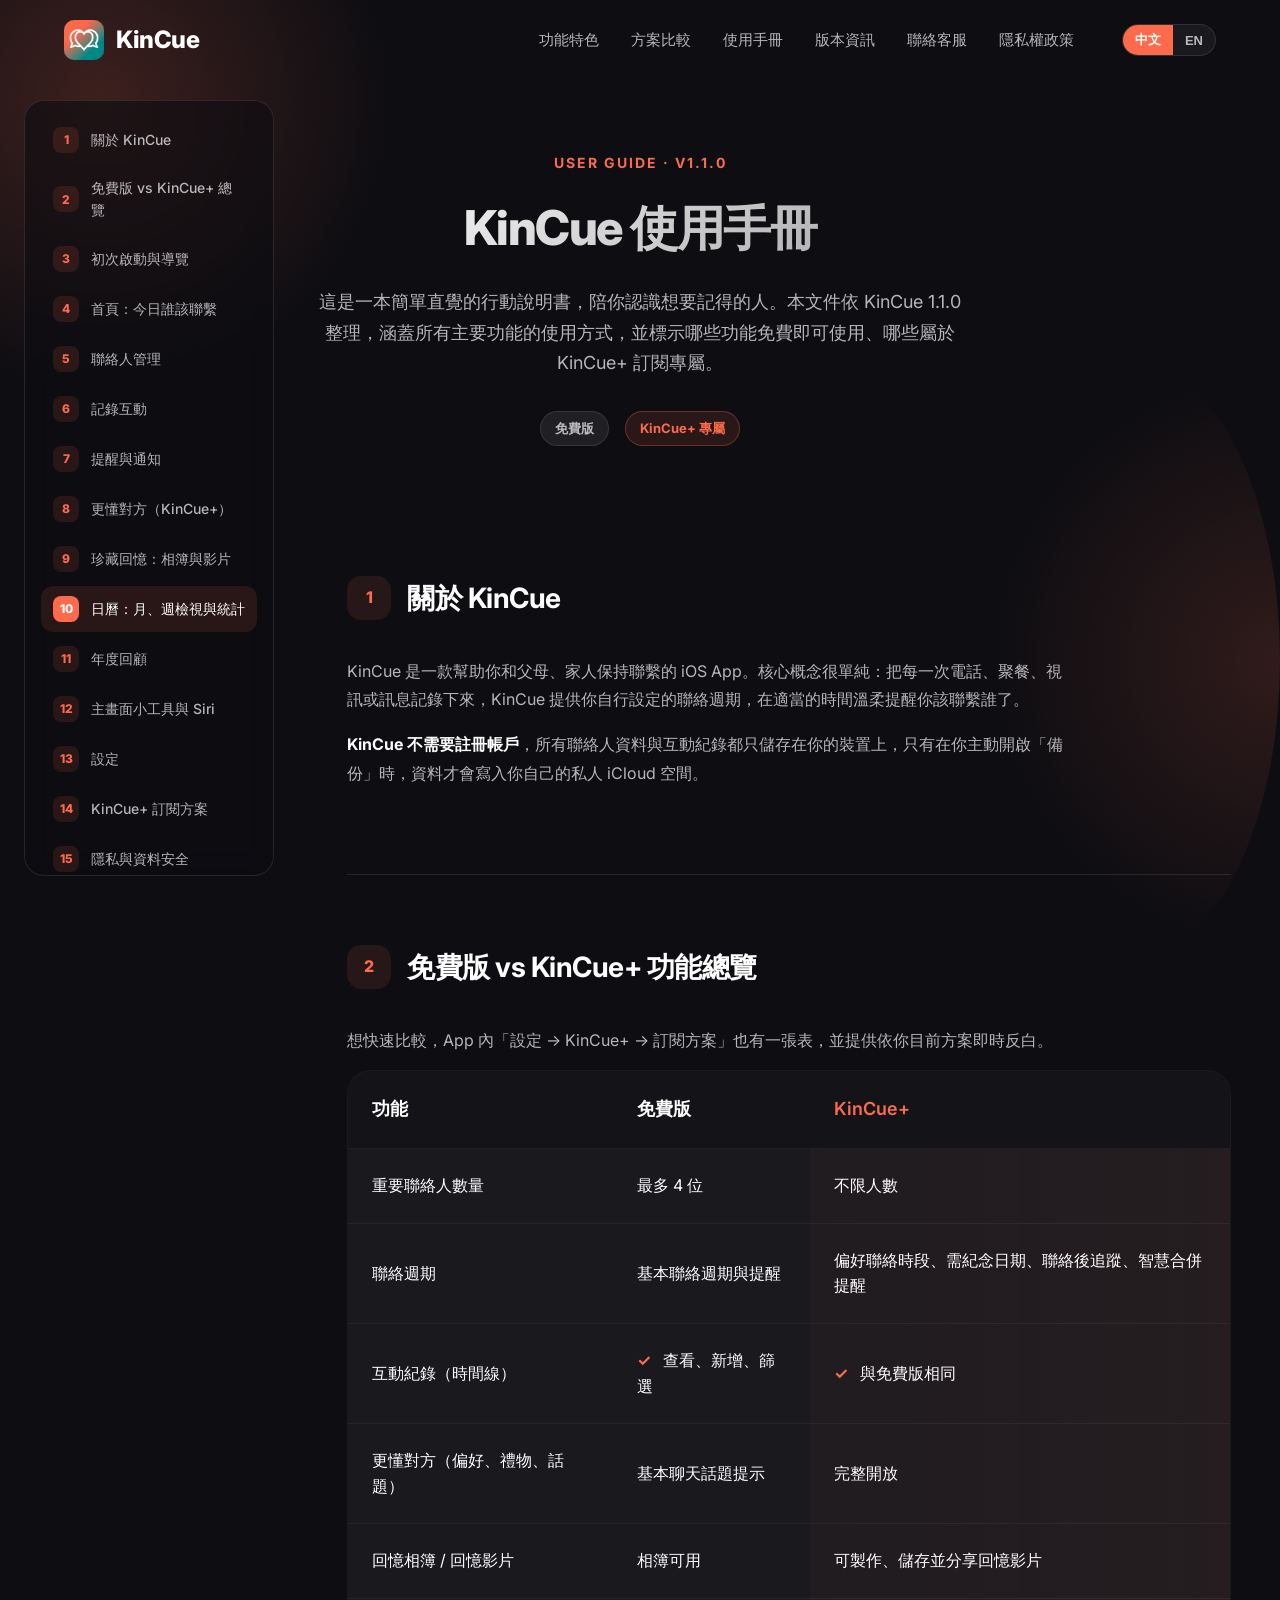
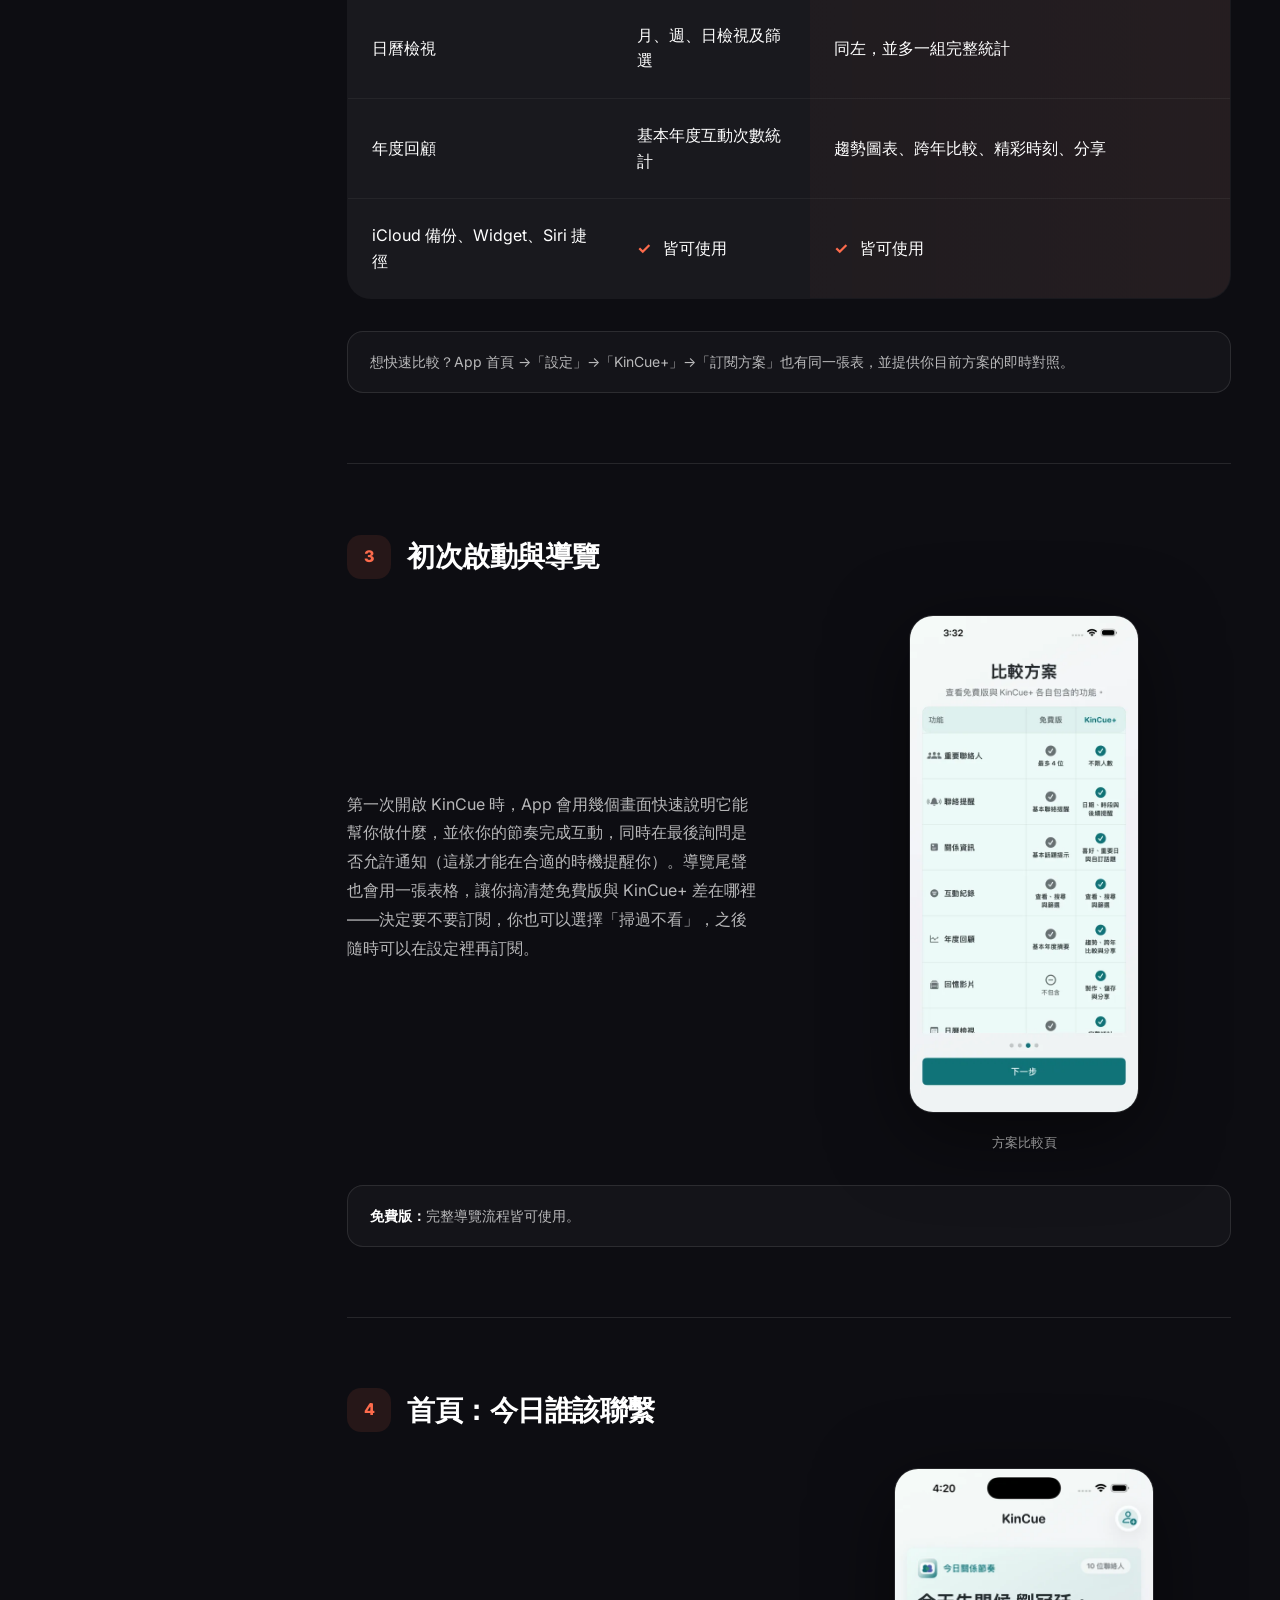
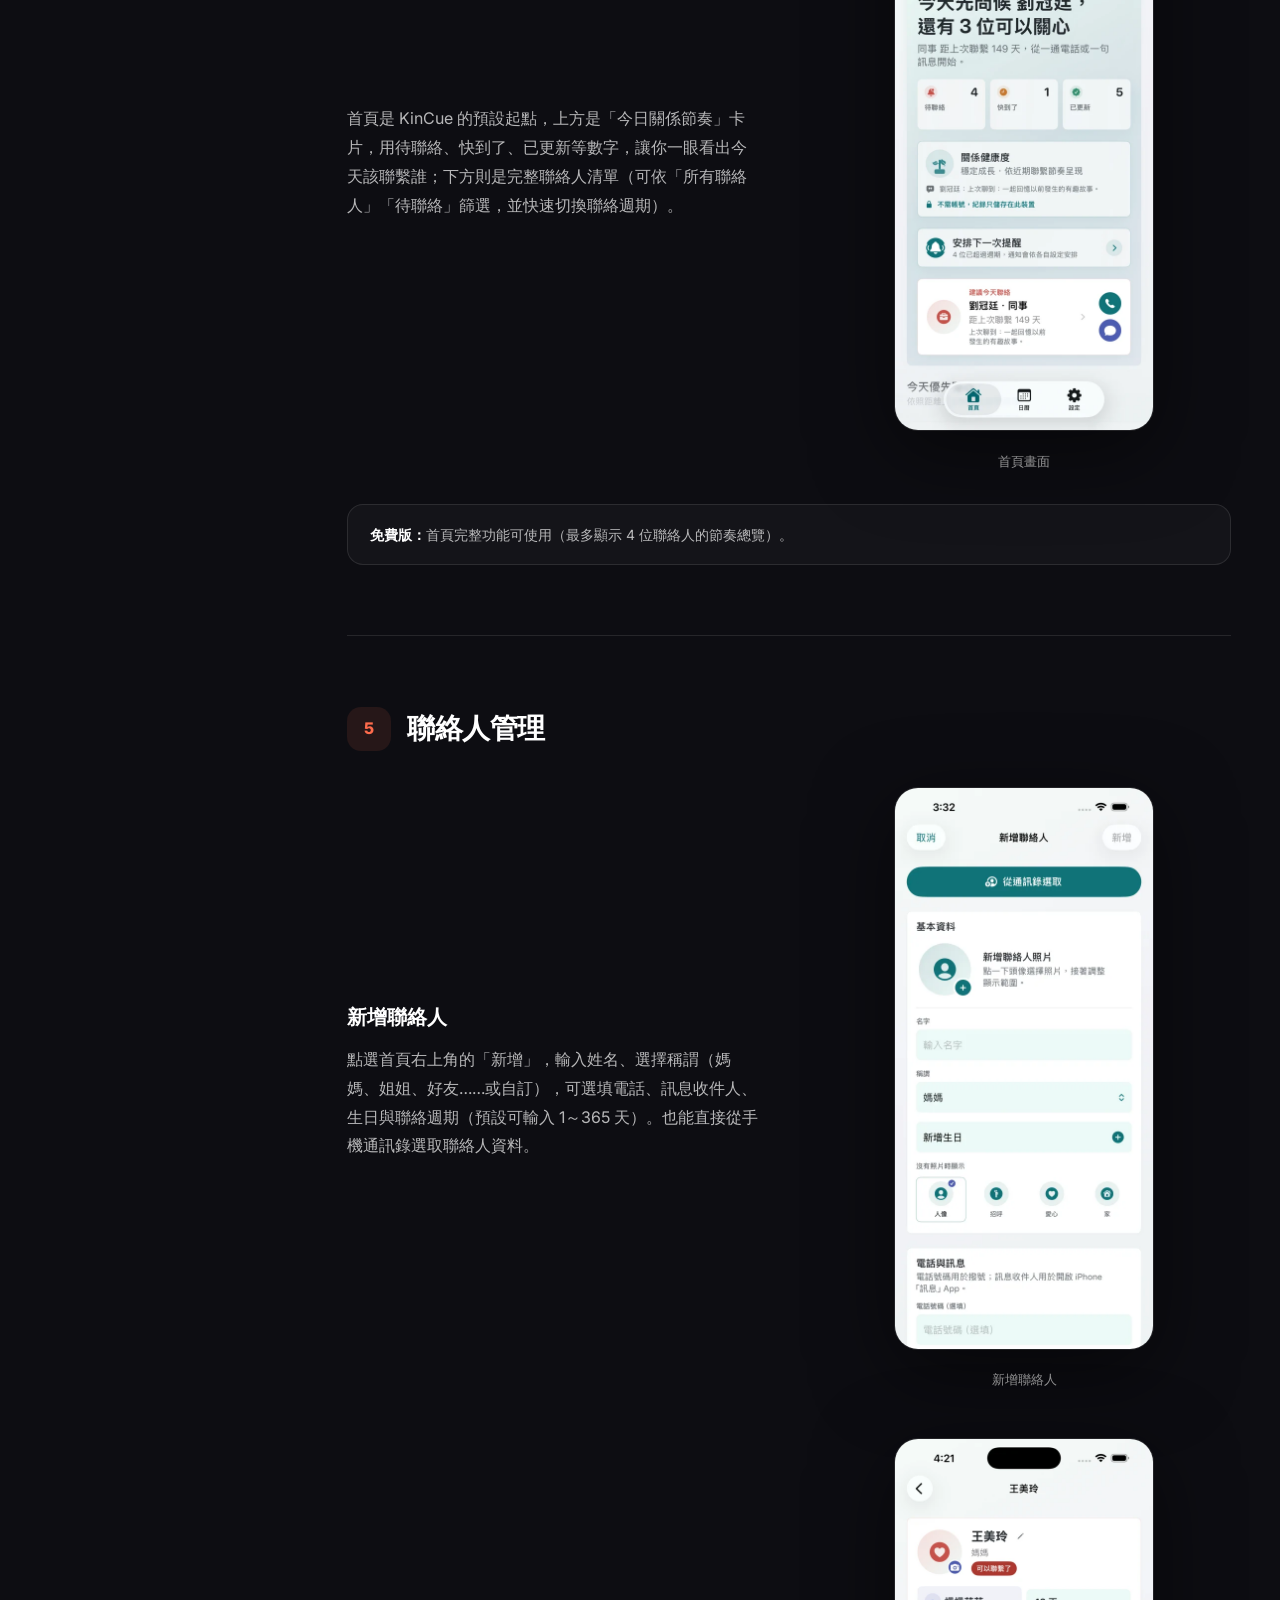
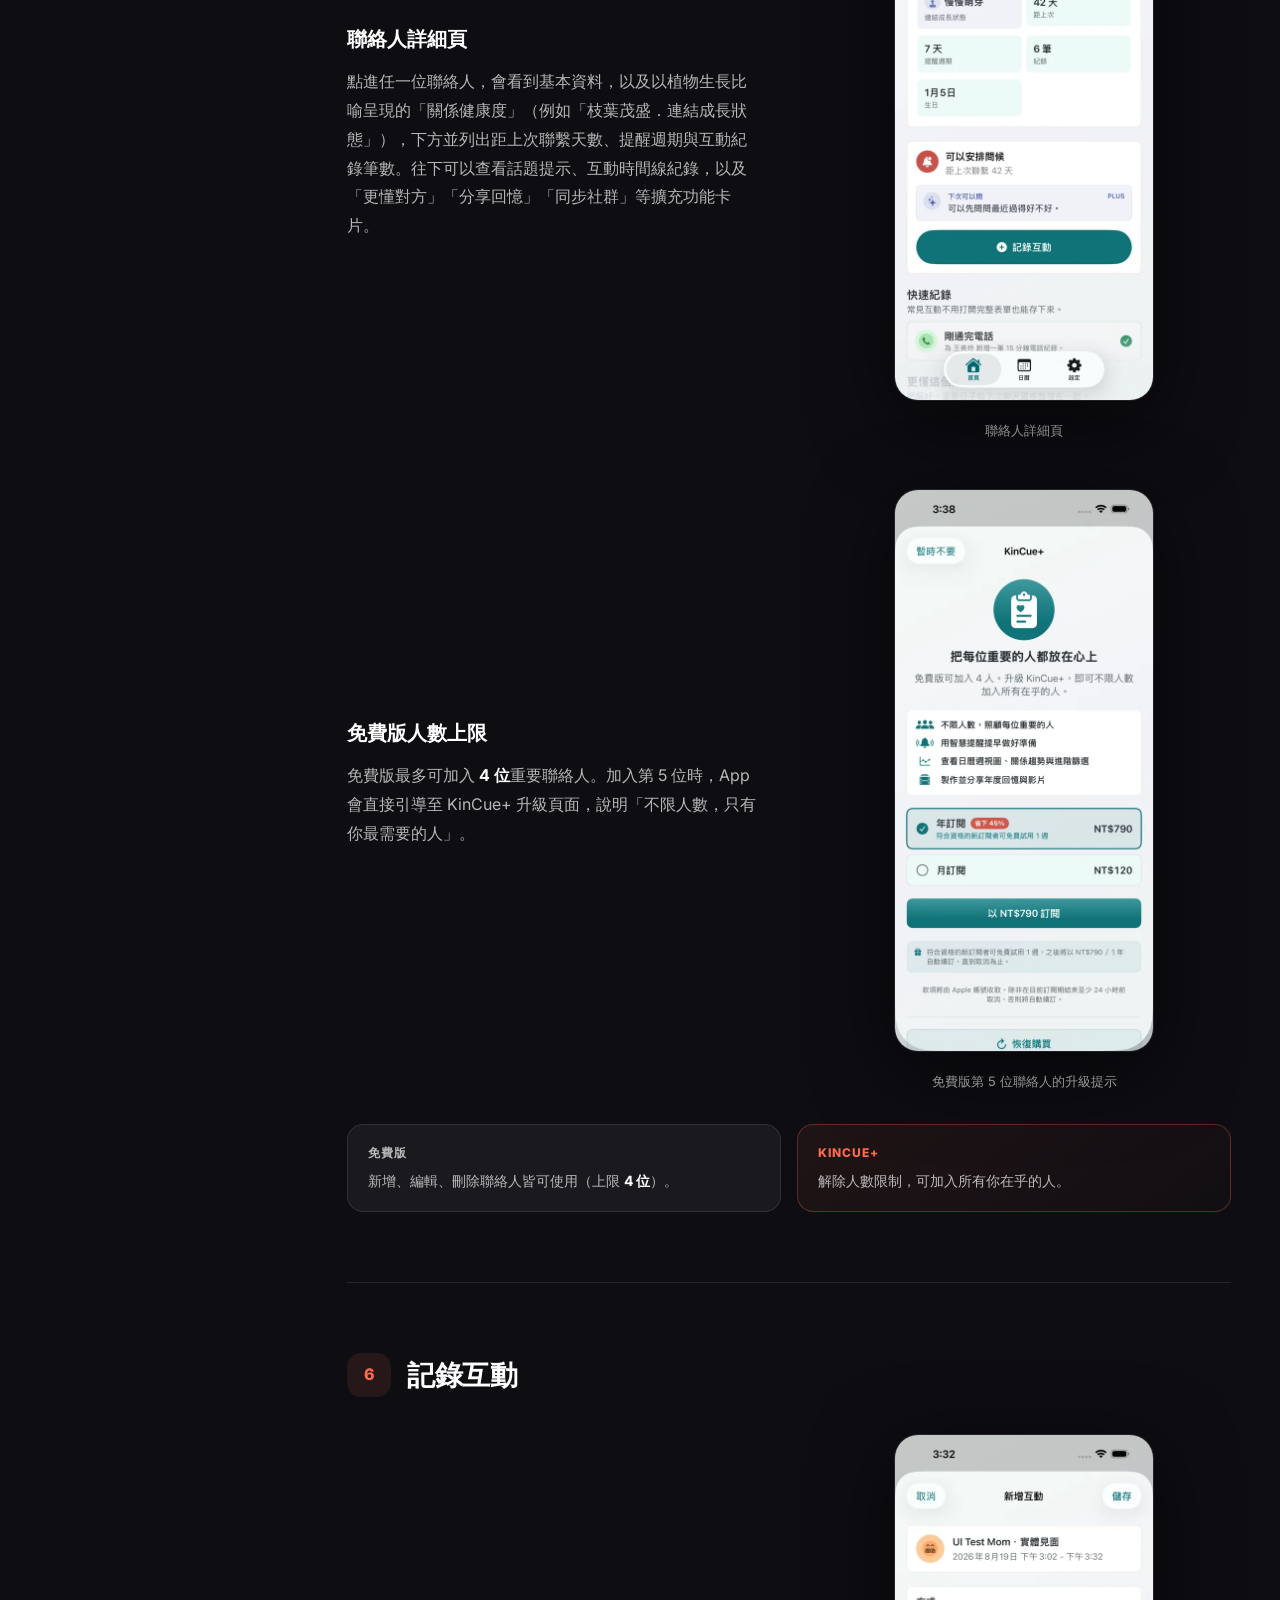
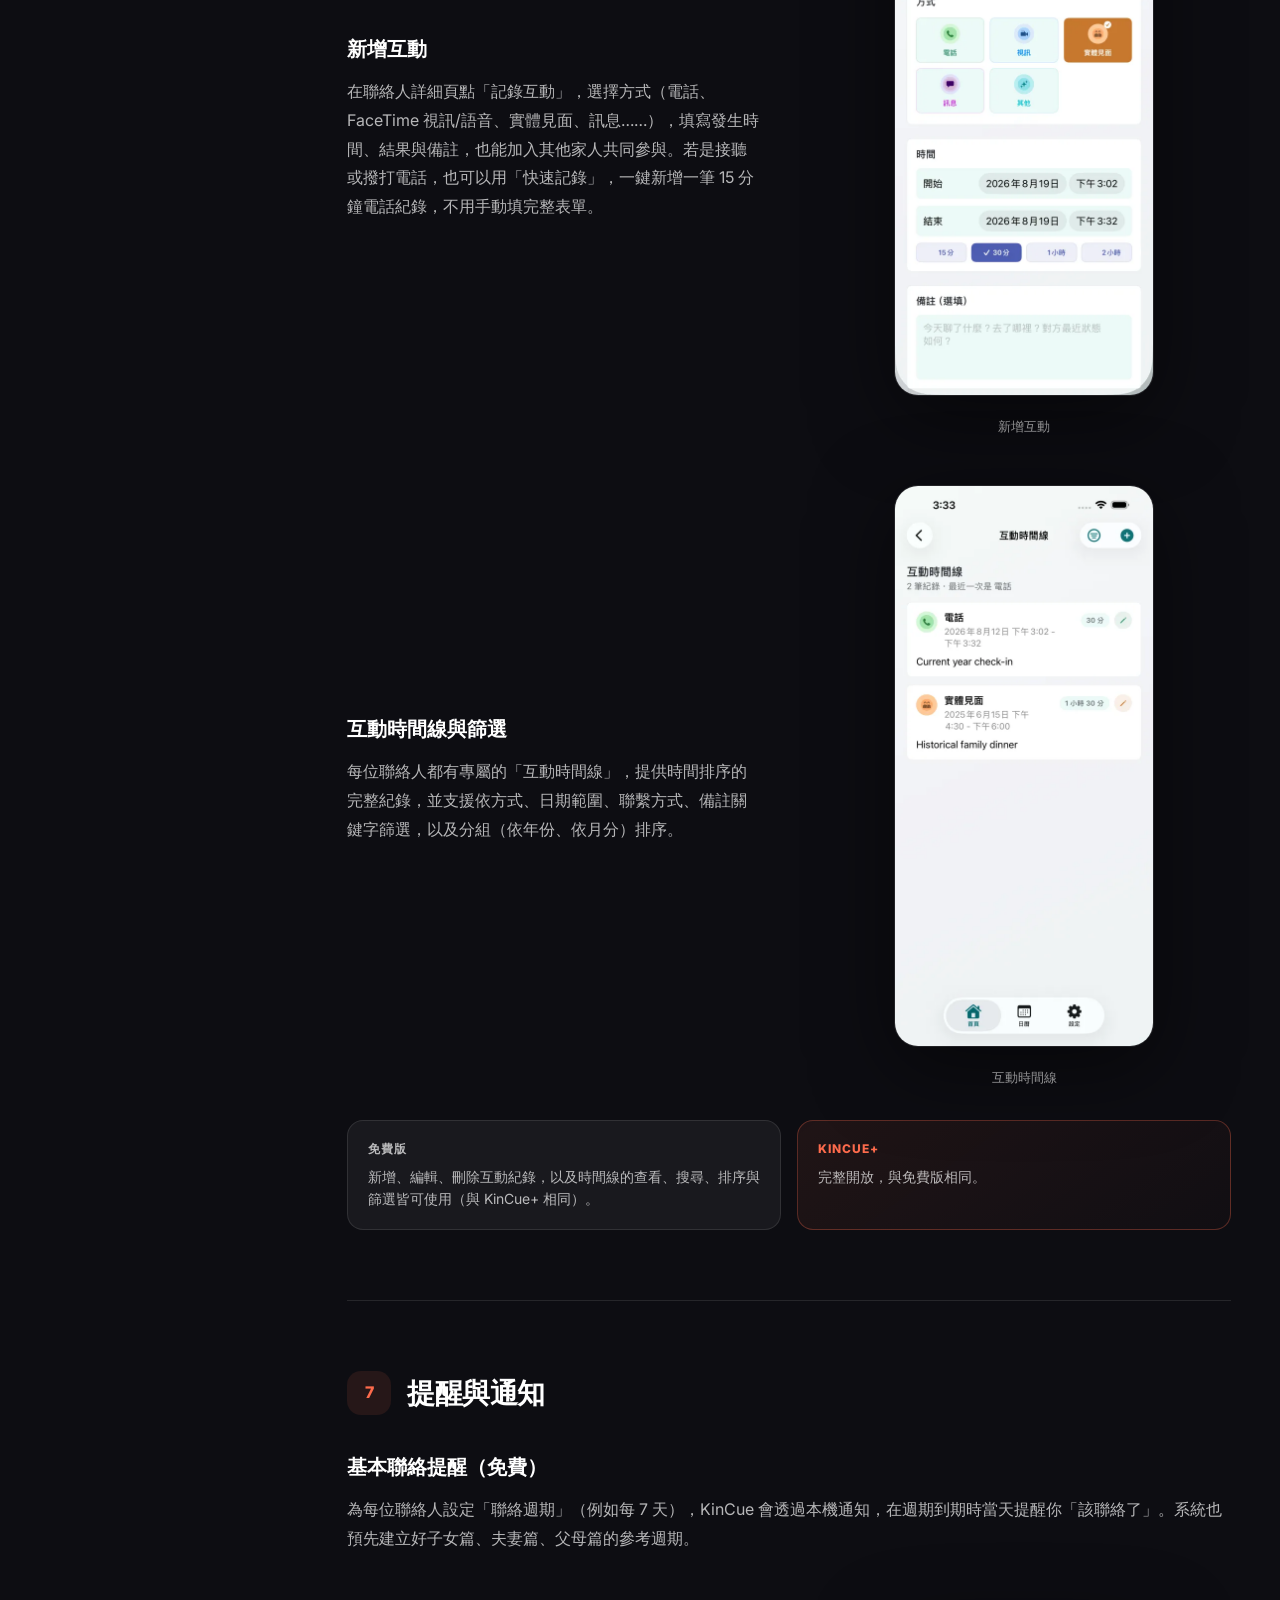
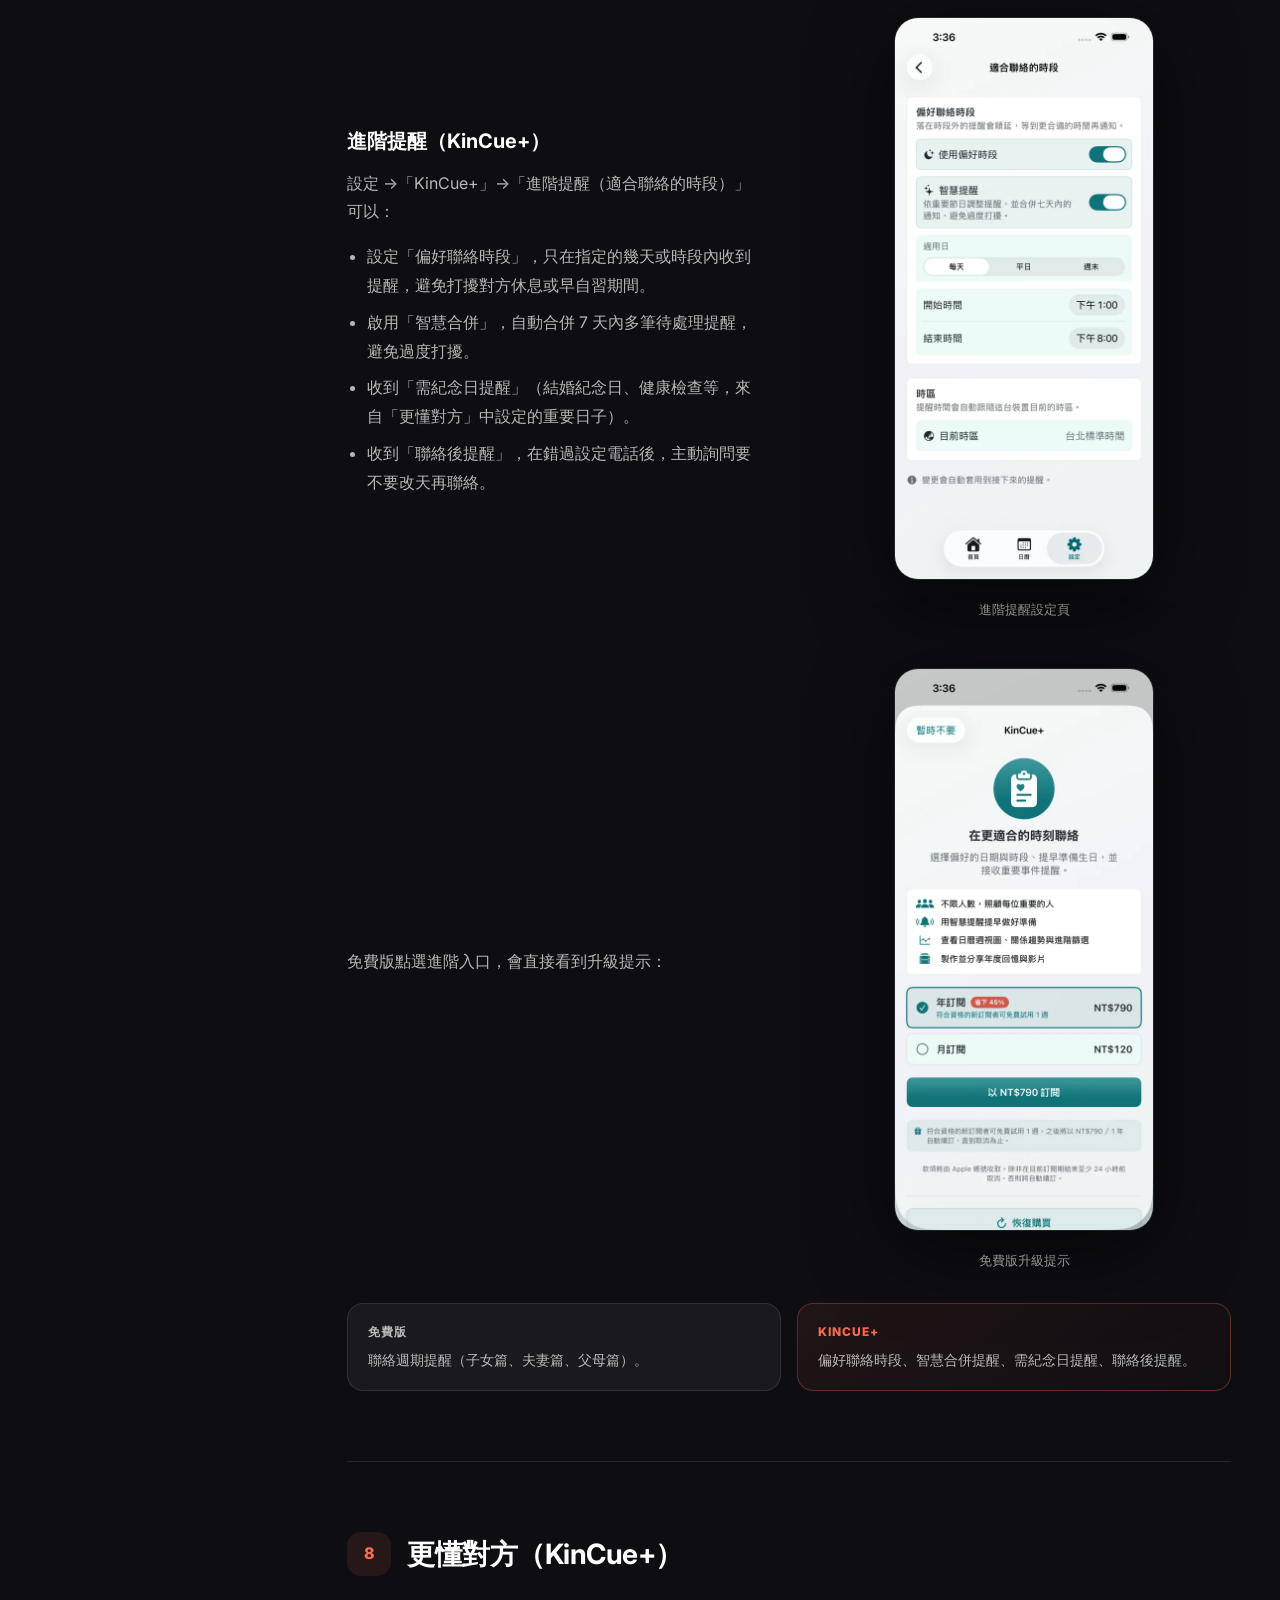
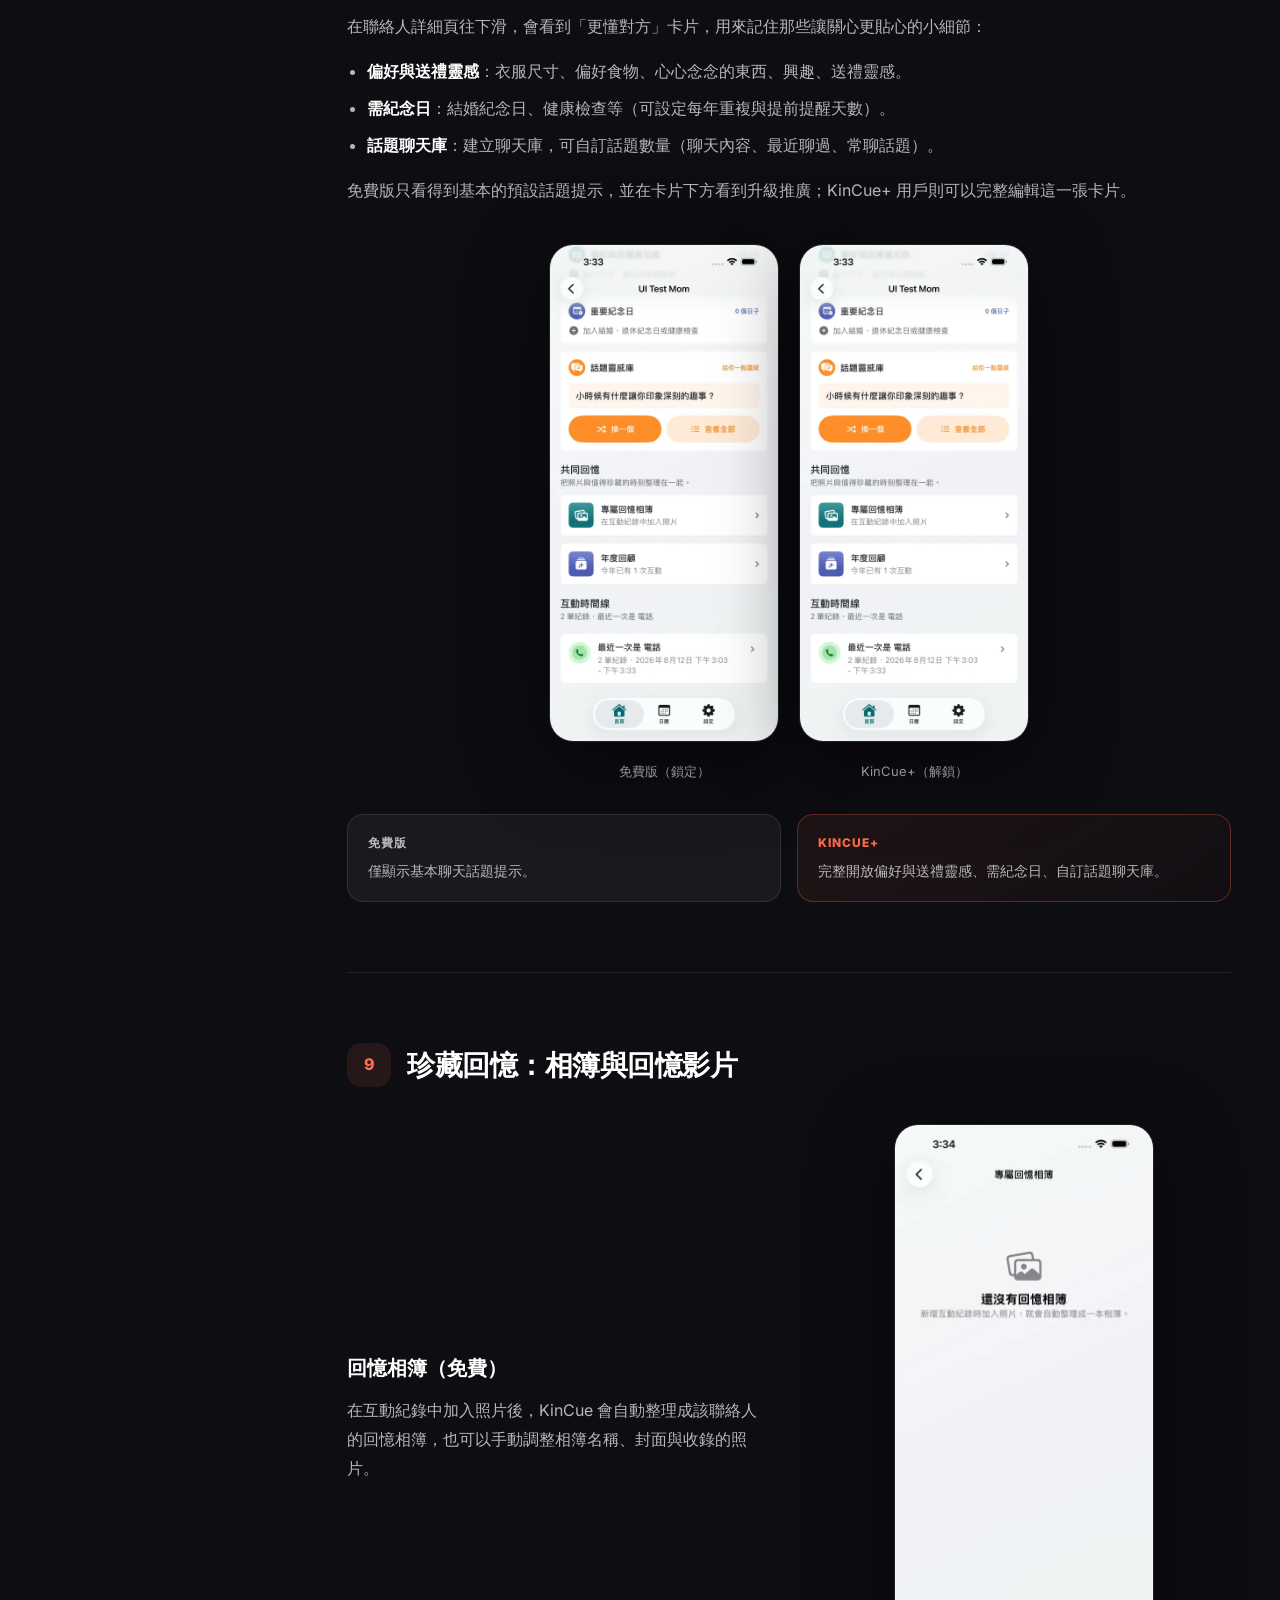
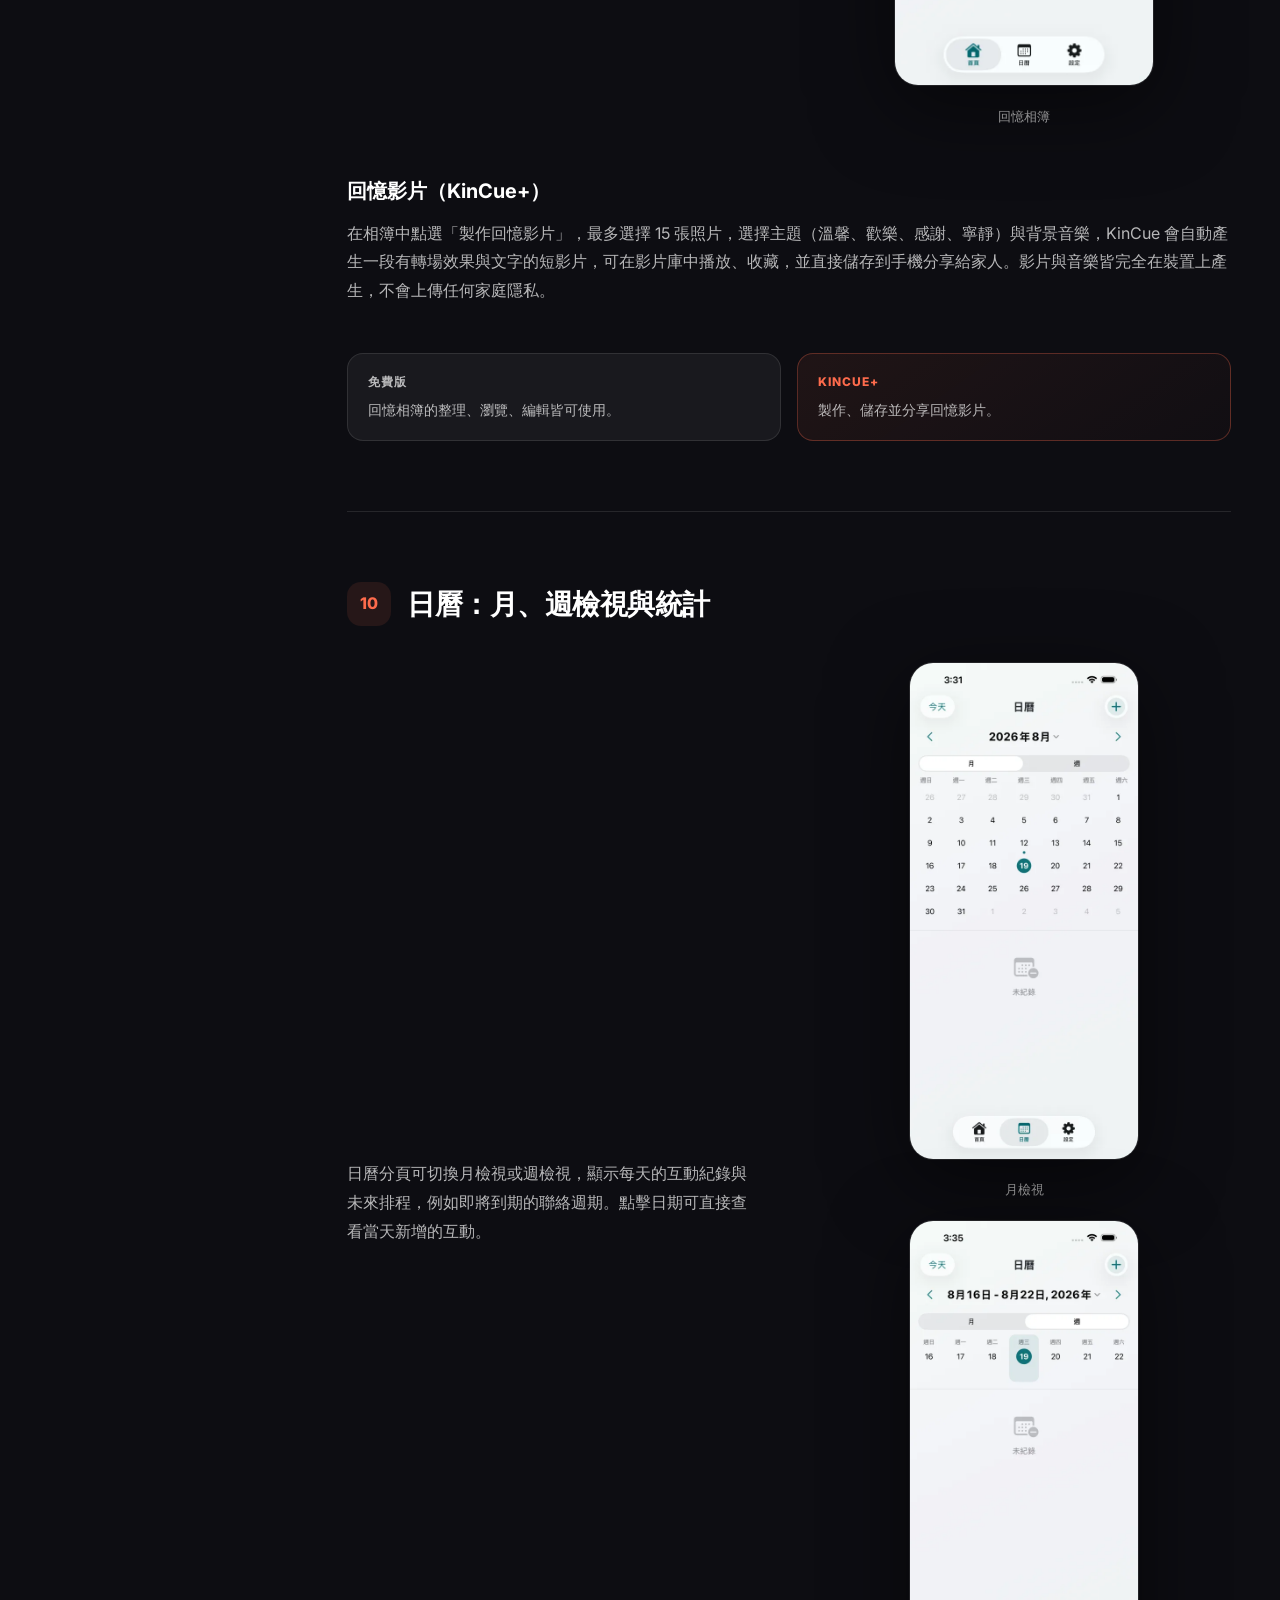
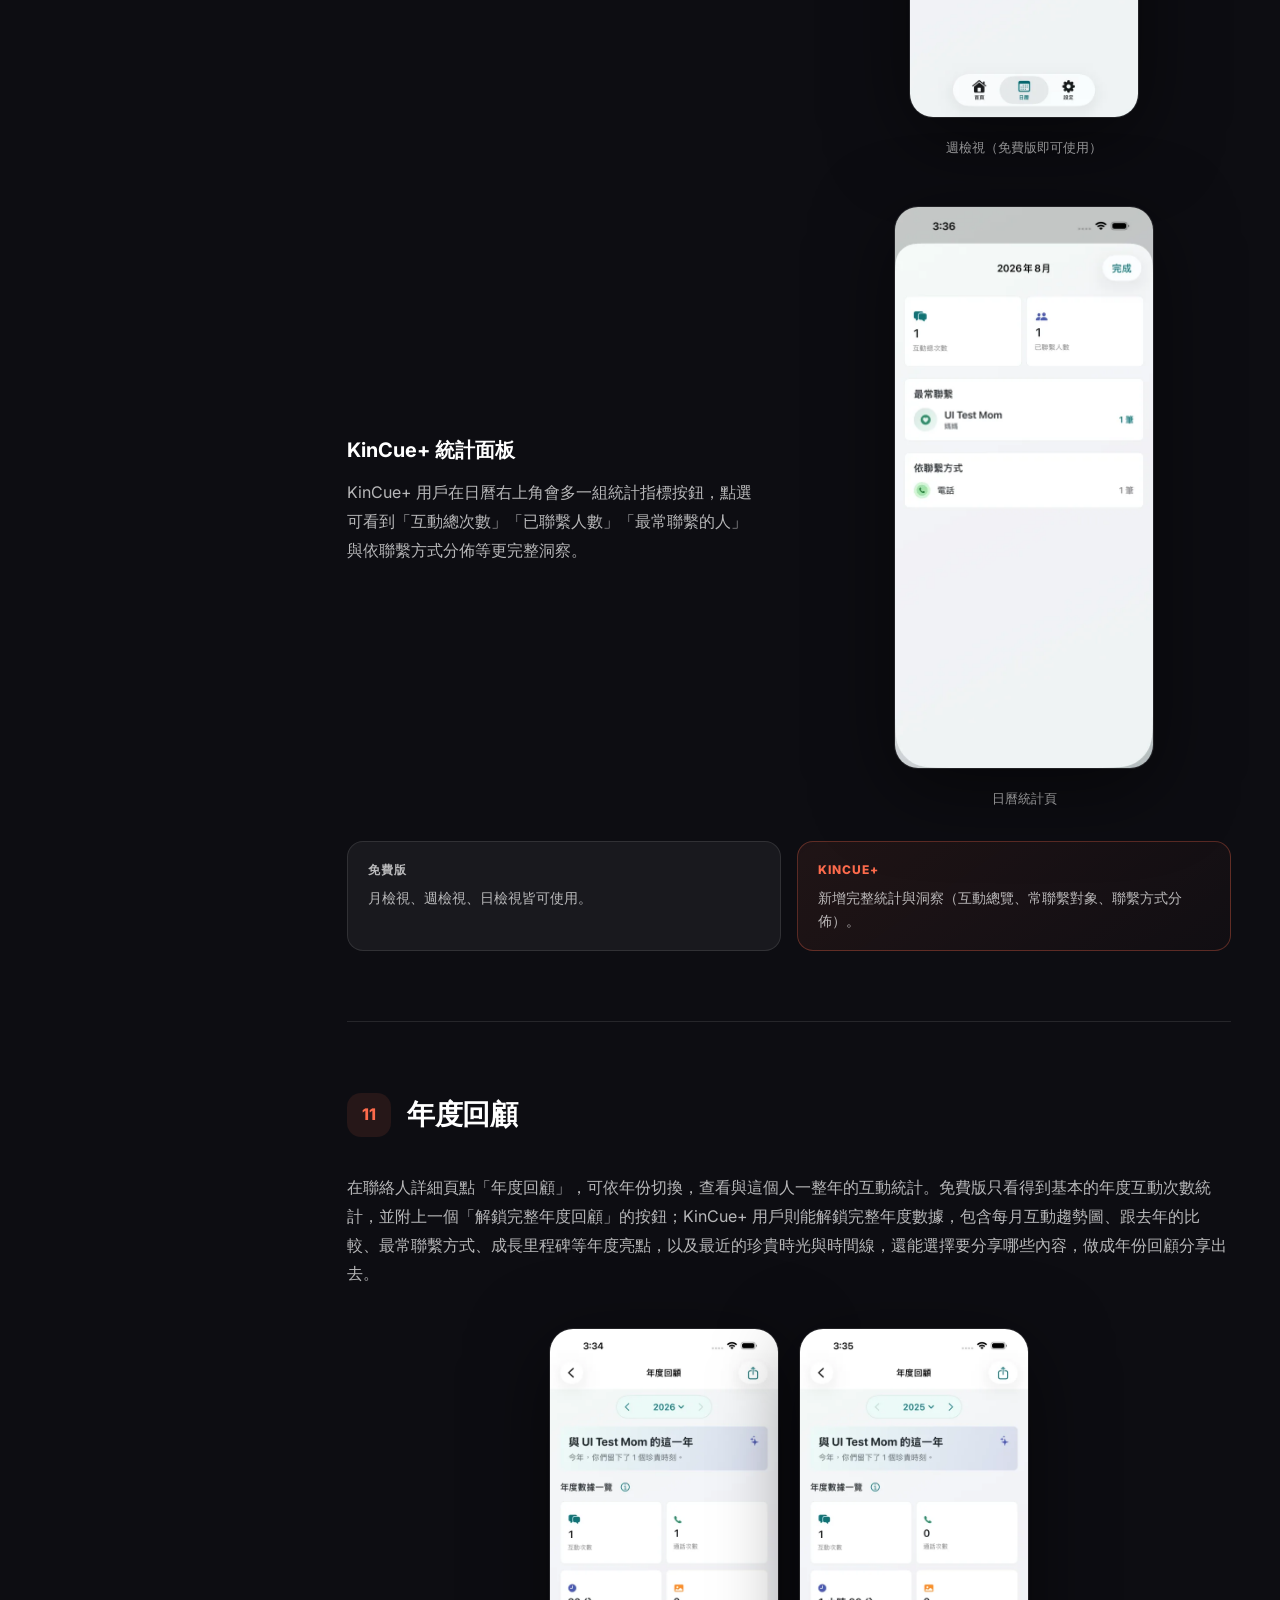
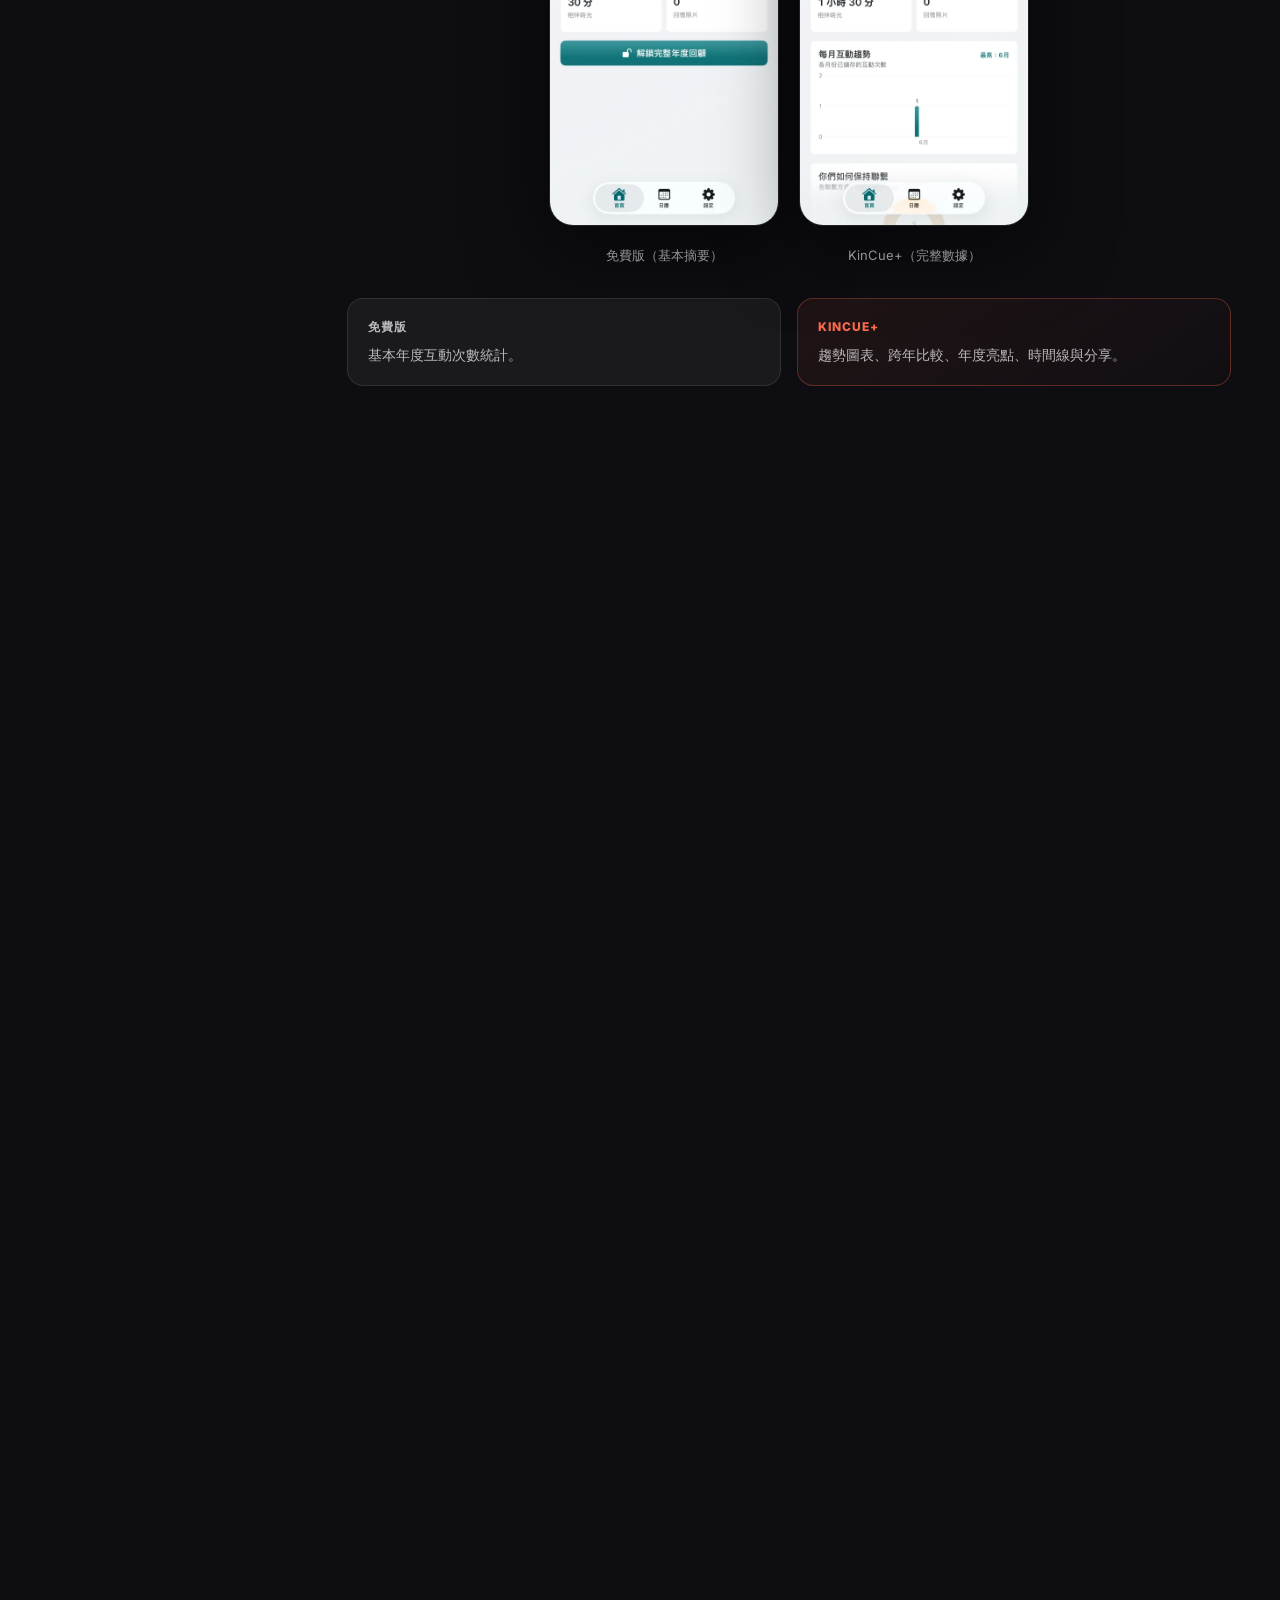
==== guide.html @ 25b8ebad "feat: add bilingual user guide" ====
<!DOCTYPE html>
<html lang="zh-TW">
<head>
  <meta charset="UTF-8">
  <meta name="viewport" content="width=device-width, initial-scale=1.0">
  <title data-i18n="g-meta-title">KinCue - 使用手冊</title>
  <meta name="description" data-i18n-content="g-meta-desc" content="KinCue 1.1.0 使用手冊，帶你認識首頁、聯絡人管理、互動紀錄、提醒通知、日曆、年度回顧與 KinCue+ 進階功能。">

  <!-- Google Fonts: Inter -->
  <link rel="preconnect" href="https://fonts.googleapis.com">
  <link rel="preconnect" href="https://fonts.gstatic.com" crossorigin>
  <link href="https://fonts.googleapis.com/css2?family=Inter:wght@400;500;600;700;800&display=swap" rel="stylesheet">

  <!-- CSS -->
  <link rel="stylesheet" href="css/style.css">
</head>
<body>
  <!-- Background Glow -->
  <div class="bg-glow"></div>
  <div class="bg-glow bg-glow-right"></div>

  <!-- Navbar -->
  <nav class="navbar">
    <a href="index.html" class="logo">
      <img src="assets/logo.png" alt="KinCue Logo">
      KinCue
    </a>
    <button class="mobile-menu-btn" aria-label="Toggle Menu">
      <svg width="24" height="24" viewBox="0 0 24 24" fill="none" stroke="currentColor" stroke-width="2" stroke-linecap="round" stroke-linejoin="round">
        <line x1="3" y1="12" x2="21" y2="12"></line>
        <line x1="3" y1="6" x2="21" y2="6"></line>
        <line x1="3" y1="18" x2="21" y2="18"></line>
      </svg>
    </button>
    <div class="nav-links">
      <a href="index.html#features" data-i18n="nav-features">功能特色</a>
      <a href="pricing.html" data-i18n="nav-pricing">方案比較</a>
      <a href="guide.html" data-i18n="nav-guide" class="active">使用手冊</a>
      <a href="versions.html" data-i18n="nav-versions">版本資訊</a>
      <a href="mailto:kincue.app@gmail.com" data-i18n="nav-contact">聯絡客服</a>
      <a href="privacy.html" data-i18n="nav-privacy">隱私權政策</a>
      <div class="lang-switcher">
        <button data-lang="zh-TW" class="active">中文</button>
        <button data-lang="en">EN</button>
      </div>
    </div>
  </nav>

  <!-- Guide Hero -->
  <section class="guide-hero fade-up">
    <span class="guide-eyebrow">User Guide · v1.1.0</span>
    <h1 data-i18n="g-h1">KinCue 使用手冊</h1>
    <p data-i18n="g-intro">這是一本簡單直覺的行動說明書，陪你認識想要記得的人。本文件依 KinCue 1.1.0 整理，涵蓋所有主要功能的使用方式，並標示哪些功能免費即可使用、哪些屬於 KinCue+ 訂閱專屬。</p>
    <div class="guide-legend">
      <span class="tag-free" data-i18n="g-tag-free">免費版</span>
      <span class="tag-plus" data-i18n="g-tag-plus">KinCue+ 專屬</span>
    </div>
  </section>

  <div class="guide-layout">
    <!-- Sidebar TOC -->
    <nav class="guide-sidebar fade-up" id="guide-sidebar">
      <a href="#about"><span class="toc-num">1</span><span data-i18n="g-toc-1">關於 KinCue</span></a>
      <a href="#compare"><span class="toc-num">2</span><span data-i18n="g-toc-2">免費版 vs KinCue+ 總覽</span></a>
      <a href="#onboarding"><span class="toc-num">3</span><span data-i18n="g-toc-3">初次啟動與導覽</span></a>
      <a href="#home"><span class="toc-num">4</span><span data-i18n="g-toc-4">首頁：今日誰該聯繫</span></a>
      <a href="#contacts"><span class="toc-num">5</span><span data-i18n="g-toc-5">聯絡人管理</span></a>
      <a href="#interactions"><span class="toc-num">6</span><span data-i18n="g-toc-6">記錄互動</span></a>
      <a href="#reminders"><span class="toc-num">7</span><span data-i18n="g-toc-7">提醒與通知</span></a>
      <a href="#enrichment"><span class="toc-num">8</span><span data-i18n="g-toc-8">更懂對方（KinCue+）</span></a>
      <a href="#memories"><span class="toc-num">9</span><span data-i18n="g-toc-9">珍藏回憶：相簿與影片</span></a>
      <a href="#calendar"><span class="toc-num">10</span><span data-i18n="g-toc-10">日曆：月、週檢視與統計</span></a>
      <a href="#yearreview"><span class="toc-num">11</span><span data-i18n="g-toc-11">年度回顧</span></a>
      <a href="#widget"><span class="toc-num">12</span><span data-i18n="g-toc-13">主畫面小工具與 Siri</span></a>
      <a href="#settings"><span class="toc-num">13</span><span data-i18n="g-toc-14">設定</span></a>
      <a href="#subscription"><span class="toc-num">14</span><span data-i18n="g-toc-15">KinCue+ 訂閱方案</span></a>
      <a href="#privacy"><span class="toc-num">15</span><span data-i18n="g-toc-16">隱私與資料安全</span></a>
    </nav>

    <div class="guide-sections">

    <!-- 1. About -->
    <section id="about" class="guide-section fade-up">
      <div class="guide-section-header">
        <div class="guide-section-num">1</div>
        <h2 data-i18n="g-s1-h2">關於 KinCue</h2>
      </div>
      <div class="guide-block">
        <div class="guide-text" style="max-width: 720px;">
          <p data-i18n="g-s1-p1">KinCue 是一款幫助你和父母、家人保持聯繫的 iOS App。核心概念很單純：把每一次電話、聚餐、視訊或訊息記錄下來，KinCue 提供你自行設定的聯絡週期，在適當的時間溫柔提醒你該聯繫誰了。</p>
          <p data-i18n="g-s1-p2"><strong>KinCue 不需要註冊帳戶</strong>，所有聯絡人資料與互動紀錄都只儲存在你的裝置上，只有在你主動開啟「備份」時，資料才會寫入你自己的私人 iCloud 空間。</p>
        </div>
      </div>
    </section>

    <!-- 2. Compare -->
    <section id="compare" class="guide-section fade-up">
      <div class="guide-section-header">
        <div class="guide-section-num">2</div>
        <h2 data-i18n="g-s2-h2">免費版 vs KinCue+ 功能總覽</h2>
      </div>
      <div class="guide-block">
        <div class="guide-text">
          <p data-i18n="g-s2-intro">想快速比較，App 內「設定 → KinCue+ → 訂閱方案」也有一張表，並提供依你目前方案即時反白。</p>
          <div class="table-responsive">
            <table class="comparison-table">
              <thead>
                <tr>
                  <th data-i18n="g-s2-th1">功能</th>
                  <th data-i18n="g-s2-th2">免費版</th>
                  <th class="pro-header" data-i18n="g-s2-th3">KinCue+</th>
                </tr>
              </thead>
              <tbody>
                <tr><td data-i18n="g-s2-r1-feat">重要聯絡人數量</td><td data-i18n="g-s2-r1-free">最多 4 位</td><td class="pro-cell" data-i18n="g-s2-r1-pro">不限人數</td></tr>
                <tr><td data-i18n="g-s2-r2-feat">聯絡週期</td><td data-i18n="g-s2-r2-free">基本聯絡週期與提醒</td><td class="pro-cell" data-i18n="g-s2-r2-pro">偏好聯絡時段、需紀念日期、聯絡後追蹤、智慧合併提醒</td></tr>
                <tr><td data-i18n="g-s2-r3-feat">互動紀錄（時間線）</td><td><span class="check">✓</span> <span data-i18n="g-s2-r3-free">查看、新增、篩選</span></td><td class="pro-cell"><span class="check">✓</span> <span data-i18n="g-s2-r3-pro">與免費版相同</span></td></tr>
                <tr><td data-i18n="g-s2-r4-feat">更懂對方（偏好、禮物、話題）</td><td data-i18n="g-s2-r4-free">基本聊天話題提示</td><td class="pro-cell" data-i18n="g-s2-r4-pro">完整開放</td></tr>
                <tr><td data-i18n="g-s2-r5-feat">回憶相簿 / 回憶影片</td><td data-i18n="g-s2-r5-free">相簿可用</td><td class="pro-cell" data-i18n="g-s2-r5-pro">可製作、儲存並分享回憶影片</td></tr>
                <tr><td data-i18n="g-s2-r6-feat">日曆檢視</td><td data-i18n="g-s2-r6-free">月、週、日檢視及篩選</td><td class="pro-cell" data-i18n="g-s2-r6-pro">同左，並多一組完整統計</td></tr>
                <tr><td data-i18n="g-s2-r7-feat">年度回顧</td><td data-i18n="g-s2-r7-free">基本年度互動次數統計</td><td class="pro-cell" data-i18n="g-s2-r7-pro">趨勢圖表、跨年比較、精彩時刻、分享</td></tr>
                <tr><td data-i18n="g-s2-r9-feat">iCloud 備份、Widget、Siri 捷徑</td><td><span class="check">✓</span> <span data-i18n="g-s2-r9-free">皆可使用</span></td><td class="pro-cell"><span class="check">✓</span> <span data-i18n="g-s2-r9-pro">皆可使用</span></td></tr>
              </tbody>
            </table>
          </div>
        </div>
      </div>
      <div class="guide-note" data-i18n="g-s2-note">想快速比較？App 首頁 →「設定」→「KinCue+」→「訂閱方案」也有同一張表，並提供你目前方案的即時對照。</div>
    </section>

    <!-- 3. Onboarding -->
    <section id="onboarding" class="guide-section fade-up">
      <div class="guide-section-header">
        <div class="guide-section-num">3</div>
        <h2 data-i18n="g-s3-h2">初次啟動與導覽</h2>
      </div>
      <div class="guide-block">
        <div class="guide-text">
          <p data-i18n="g-s3-p1">第一次開啟 KinCue 時，App 會用幾個畫面快速說明它能幫你做什麼，並依你的節奏完成互動，同時在最後詢問是否允許通知（這樣才能在合適的時機提醒你）。導覽尾聲也會用一張表格，讓你搞清楚免費版與 KinCue+ 差在哪裡——決定要不要訂閱，你也可以選擇「掃過不看」，之後隨時可以在設定裡再訂閱。</p>
        </div>
        <div class="guide-media">
          <figure><img src="assets/guide/07-onboarding-plan-comparison.webp" data-i18n-src="07-onboarding-plan-comparison" alt="初次啟動的免費版、KinCue+ 方案比較頁" data-i18n-alt="g-img-07-alt" width="520" height="1130" loading="lazy"><figcaption data-i18n="g-cap-07">方案比較頁</figcaption></figure>
        </div>
      </div>
      <div class="guide-note"><strong data-i18n="g-label-free">免費版：</strong><span data-i18n="g-s3-note">完整導覽流程皆可使用。</span></div>
    </section>

    <!-- 4. Home -->
    <section id="home" class="guide-section fade-up">
      <div class="guide-section-header">
        <div class="guide-section-num">4</div>
        <h2 data-i18n="g-s4-h2">首頁：今日誰該聯繫</h2>
      </div>
      <div class="guide-block">
        <div class="guide-text">
          <p data-i18n="g-s4-p1">首頁是 KinCue 的預設起點，上方是「今日關係節奏」卡片，用待聯絡、快到了、已更新等數字，讓你一眼看出今天該聯繫誰；下方則是完整聯絡人清單（可依「所有聯絡人」「待聯絡」篩選，並快速切換聯絡週期）。</p>
        </div>
        <div class="guide-media single">
          <figure><img src="assets/guide/01-home.webp" data-i18n-src="01-home" alt="首頁畫面" data-i18n-alt="g-img-01-alt" width="520" height="1130" loading="lazy"><figcaption data-i18n="g-cap-01">首頁畫面</figcaption></figure>
        </div>
      </div>
      <div class="guide-note"><strong data-i18n="g-label-free">免費版：</strong><span data-i18n="g-s4-note">首頁完整功能可使用（最多顯示 4 位聯絡人的節奏總覽）。</span></div>
    </section>

    <!-- 5. Contacts -->
    <section id="contacts" class="guide-section fade-up">
      <div class="guide-section-header">
        <div class="guide-section-num">5</div>
        <h2 data-i18n="g-s5-h2">聯絡人管理</h2>
      </div>

      <div class="guide-block" style="margin-bottom: 48px;">
        <div class="guide-text">
          <h3 style="font-size: 20px; margin-bottom: 12px;" data-i18n="g-s5-h3-1">新增聯絡人</h3>
          <p data-i18n="g-s5-p1">點選首頁右上角的「新增」，輸入姓名、選擇稱謂（媽媽、姐姐、好友……或自訂），可選填電話、訊息收件人、生日與聯絡週期（預設可輸入 1～365 天）。也能直接從手機通訊錄選取聯絡人資料。</p>
        </div>
        <div class="guide-media single">
          <figure><img src="assets/guide/05-add-contact.webp" data-i18n-src="05-add-contact" alt="新增聯絡人畫面" data-i18n-alt="g-img-05-alt" width="520" height="1130" loading="lazy"><figcaption data-i18n="g-cap-05">新增聯絡人</figcaption></figure>
        </div>
      </div>

      <div class="guide-block" style="margin-bottom: 48px;">
        <div class="guide-text">
          <h3 style="font-size: 20px; margin-bottom: 12px;" data-i18n="g-s5-h3-2">聯絡人詳細頁</h3>
          <p data-i18n="g-s5-p2">點進任一位聯絡人，會看到基本資料，以及以植物生長比喻呈現的「關係健康度」（例如「枝葉茂盛．連結成長狀態」），下方並列出距上次聯繫天數、提醒週期與互動紀錄筆數。往下可以查看話題提示、互動時間線紀錄，以及「更懂對方」「分享回憶」「同步社群」等擴充功能卡片。</p>
        </div>
        <div class="guide-media single">
          <figure><img src="assets/guide/04-contact-detail.webp" data-i18n-src="04-contact-detail" alt="聯絡人詳細頁" data-i18n-alt="g-img-04-alt" width="520" height="1130" loading="lazy"><figcaption data-i18n="g-cap-04">聯絡人詳細頁</figcaption></figure>
        </div>
      </div>

      <div class="guide-block">
        <div class="guide-text">
          <h3 style="font-size: 20px; margin-bottom: 12px;" data-i18n="g-s5-h3-3">免費版人數上限</h3>
          <p data-i18n="g-s5-p3">免費版最多可加入 <strong>4 位</strong>重要聯絡人。加入第 5 位時，App 會直接引導至 KinCue+ 升級頁面，說明「不限人數，只有你最需要的人」。</p>
        </div>
        <div class="guide-media single">
          <figure><img src="assets/guide/24-contact-limit-paywall.webp" data-i18n-src="24-contact-limit-paywall" alt="免費版第 5 位聯絡人的升級提示" data-i18n-alt="g-img-24-alt" width="520" height="1130" loading="lazy"><figcaption data-i18n="g-cap-24">免費版第 5 位聯絡人的升級提示</figcaption></figure>
        </div>
      </div>

      <div class="guide-compare">
        <div class="compare-card">
          <div class="compare-label" data-i18n="g-tag-free">免費版</div>
          <p data-i18n="g-s5-cmp-free">新增、編輯、刪除聯絡人皆可使用（上限 <strong>4 位</strong>）。</p>
        </div>
        <div class="compare-card plus">
          <div class="compare-label">KinCue+</div>
          <p data-i18n="g-s5-cmp-plus">解除人數限制，可加入所有你在乎的人。</p>
        </div>
      </div>
    </section>

    <!-- 6. Interactions -->
    <section id="interactions" class="guide-section fade-up">
      <div class="guide-section-header">
        <div class="guide-section-num">6</div>
        <h2 data-i18n="g-s6-h2">記錄互動</h2>
      </div>

      <div class="guide-block" style="margin-bottom: 48px;">
        <div class="guide-text">
          <h3 style="font-size: 20px; margin-bottom: 12px;" data-i18n="g-s6-h3-1">新增互動</h3>
          <p data-i18n="g-s6-p1">在聯絡人詳細頁點「記錄互動」，選擇方式（電話、FaceTime 視訊/語音、實體見面、訊息……），填寫發生時間、結果與備註，也能加入其他家人共同參與。若是接聽或撥打電話，也可以用「快速記錄」，一鍵新增一筆 15 分鐘電話紀錄，不用手動填完整表單。</p>
        </div>
        <div class="guide-media single">
          <figure><img src="assets/guide/08-add-interaction.webp" data-i18n-src="08-add-interaction" alt="新增互動畫面" data-i18n-alt="g-img-08-alt" width="520" height="1130" loading="lazy"><figcaption data-i18n="g-cap-08">新增互動</figcaption></figure>
        </div>
      </div>

      <div class="guide-block">
        <div class="guide-text">
          <h3 style="font-size: 20px; margin-bottom: 12px;" data-i18n="g-s6-h3-2">互動時間線與篩選</h3>
          <p data-i18n="g-s6-p2">每位聯絡人都有專屬的「互動時間線」，提供時間排序的完整紀錄，並支援依方式、日期範圍、聯繫方式、備註關鍵字篩選，以及分組（依年份、依月分）排序。</p>
        </div>
        <div class="guide-media single">
          <figure><img src="assets/guide/09-interaction-timeline.webp" data-i18n-src="09-interaction-timeline" alt="互動時間線" data-i18n-alt="g-img-09-alt" width="520" height="1130" loading="lazy"><figcaption data-i18n="g-cap-09">互動時間線</figcaption></figure>
        </div>
      </div>

      <div class="guide-compare">
        <div class="compare-card">
          <div class="compare-label" data-i18n="g-tag-free">免費版</div>
          <p data-i18n="g-s6-cmp-free">新增、編輯、刪除互動紀錄，以及時間線的查看、搜尋、排序與篩選皆可使用（與 KinCue+ 相同）。</p>
        </div>
        <div class="compare-card plus">
          <div class="compare-label">KinCue+</div>
          <p data-i18n="g-s6-cmp-plus">完整開放，與免費版相同。</p>
        </div>
      </div>
    </section>

    <!-- 7. Reminders -->
    <section id="reminders" class="guide-section fade-up">
      <div class="guide-section-header">
        <div class="guide-section-num">7</div>
        <h2 data-i18n="g-s7-h2">提醒與通知</h2>
      </div>

      <div class="guide-block" style="margin-bottom: 48px;">
        <div class="guide-text">
          <h3 style="font-size: 20px; margin-bottom: 12px;" data-i18n="g-s7-h3-1">基本聯絡提醒（免費）</h3>
          <p data-i18n="g-s7-p1">為每位聯絡人設定「聯絡週期」（例如每 7 天），KinCue 會透過本機通知，在週期到期時當天提醒你「該聯絡了」。系統也預先建立好子女篇、夫妻篇、父母篇的參考週期。</p>
        </div>
      </div>

      <div class="guide-block" style="margin-bottom: 48px;">
        <div class="guide-text">
          <h3 style="font-size: 20px; margin-bottom: 12px;" data-i18n="g-s7-h3-2">進階提醒（KinCue+）</h3>
          <p data-i18n="g-s7-p2">設定 →「KinCue+」→「進階提醒（適合聯絡的時段）」可以：</p>
          <ul>
            <li data-i18n="g-s7-li1">設定「偏好聯絡時段」，只在指定的幾天或時段內收到提醒，避免打擾對方休息或早自習期間。</li>
            <li data-i18n="g-s7-li2">啟用「智慧合併」，自動合併 7 天內多筆待處理提醒，避免過度打擾。</li>
            <li data-i18n="g-s7-li3">收到「需紀念日提醒」（結婚紀念日、健康檢查等，來自「更懂對方」中設定的重要日子）。</li>
            <li data-i18n="g-s7-li4">收到「聯絡後提醒」，在錯過設定電話後，主動詢問要不要改天再聯絡。</li>
          </ul>
        </div>
        <div class="guide-media single">
          <figure><img src="assets/guide/17-reminder-time-plus.webp" data-i18n-src="17-reminder-time-plus" alt="KinCue+ 的進階提醒設定頁" data-i18n-alt="g-img-17-alt" width="520" height="1130" loading="lazy"><figcaption data-i18n="g-cap-17">進階提醒設定頁</figcaption></figure>
        </div>
      </div>

      <div class="guide-block">
        <div class="guide-text">
          <p data-i18n="g-s7-p3">免費版點選進階入口，會直接看到升級提示：</p>
        </div>
        <div class="guide-media single">
          <figure><img src="assets/guide/18-reminder-time-paywall.webp" data-i18n-src="18-reminder-time-paywall" alt="免費版點選進階提醒時出現的升級頁" data-i18n-alt="g-img-18-alt" width="520" height="1130" loading="lazy"><figcaption data-i18n="g-cap-18">免費版升級提示</figcaption></figure>
        </div>
      </div>

      <div class="guide-compare">
        <div class="compare-card">
          <div class="compare-label" data-i18n="g-tag-free">免費版</div>
          <p data-i18n="g-s7-cmp-free">聯絡週期提醒（子女篇、夫妻篇、父母篇）。</p>
        </div>
        <div class="compare-card plus">
          <div class="compare-label">KinCue+</div>
          <p data-i18n="g-s7-cmp-plus">偏好聯絡時段、智慧合併提醒、需紀念日提醒、聯絡後提醒。</p>
        </div>
      </div>
    </section>

    <!-- 8. Enrichment -->
    <section id="enrichment" class="guide-section fade-up">
      <div class="guide-section-header">
        <div class="guide-section-num">8</div>
        <h2 data-i18n="g-s8-h2">更懂對方（KinCue+）</h2>
      </div>
      <div class="guide-block">
        <div class="guide-text">
          <p data-i18n="g-s8-p1">在聯絡人詳細頁往下滑，會看到「更懂對方」卡片，用來記住那些讓關心更貼心的小細節：</p>
          <ul>
            <li data-i18n="g-s8-li1"><strong>偏好與送禮靈感</strong>：衣服尺寸、偏好食物、心心念念的東西、興趣、送禮靈感。</li>
            <li data-i18n="g-s8-li2"><strong>需紀念日</strong>：結婚紀念日、健康檢查等（可設定每年重複與提前提醒天數）。</li>
            <li data-i18n="g-s8-li3"><strong>話題聊天庫</strong>：建立聊天庫，可自訂話題數量（聊天內容、最近聊過、常聊話題）。</li>
          </ul>
          <p data-i18n="g-s8-p2">免費版只看得到基本的預設話題提示，並在卡片下方看到升級推廣；KinCue+ 用戶則可以完整編輯這一張卡片。</p>
        </div>
      </div>
      <div class="guide-media" style="margin-top: 24px;">
        <figure><img src="assets/guide/10-profile-enrichment-locked-free.webp" data-i18n-src="10-profile-enrichment-locked-free" alt="免費版的「更懂對方」鎖定卡片" data-i18n-alt="g-img-10-alt" width="520" height="1130" loading="lazy"><figcaption data-i18n="g-cap-10">免費版（鎖定）</figcaption></figure>
        <figure><img src="assets/guide/11-profile-enrichment-unlocked-plus.webp" data-i18n-src="11-profile-enrichment-unlocked-plus" alt="KinCue+ 解鎖後的「更懂對方」卡片" data-i18n-alt="g-img-11-alt" width="520" height="1130" loading="lazy"><figcaption data-i18n="g-cap-11">KinCue+（解鎖）</figcaption></figure>
      </div>
      <div class="guide-compare">
        <div class="compare-card">
          <div class="compare-label" data-i18n="g-tag-free">免費版</div>
          <p data-i18n="g-s8-cmp-free">僅顯示基本聊天話題提示。</p>
        </div>
        <div class="compare-card plus">
          <div class="compare-label">KinCue+</div>
          <p data-i18n="g-s8-cmp-plus">完整開放偏好與送禮靈感、需紀念日、自訂話題聊天庫。</p>
        </div>
      </div>
    </section>

    <!-- 9. Memories -->
    <section id="memories" class="guide-section fade-up">
      <div class="guide-section-header">
        <div class="guide-section-num">9</div>
        <h2 data-i18n="g-s9-h2">珍藏回憶：相簿與回憶影片</h2>
      </div>

      <div class="guide-block" style="margin-bottom: 48px;">
        <div class="guide-text">
          <h3 style="font-size: 20px; margin-bottom: 12px;" data-i18n="g-s9-h3-1">回憶相簿（免費）</h3>
          <p data-i18n="g-s9-p1">在互動紀錄中加入照片後，KinCue 會自動整理成該聯絡人的回憶相簿，也可以手動調整相簿名稱、封面與收錄的照片。</p>
        </div>
        <div class="guide-media single">
          <figure><img src="assets/guide/12-memory-gallery.webp" data-i18n-src="12-memory-gallery" alt="回憶相簿" data-i18n-alt="g-img-12-alt" width="520" height="1130" loading="lazy"><figcaption data-i18n="g-cap-12">回憶相簿</figcaption></figure>
        </div>
      </div>

      <div class="guide-block">
        <div class="guide-text">
          <h3 style="font-size: 20px; margin-bottom: 12px;" data-i18n="g-s9-h3-2">回憶影片（KinCue+）</h3>
          <p data-i18n="g-s9-p2">在相簿中點選「製作回憶影片」，最多選擇 15 張照片，選擇主題（溫馨、歡樂、感謝、寧靜）與背景音樂，KinCue 會自動產生一段有轉場效果與文字的短影片，可在影片庫中播放、收藏，並直接儲存到手機分享給家人。影片與音樂皆完全在裝置上產生，不會上傳任何家庭隱私。</p>
        </div>
      </div>

      <div class="guide-compare">
        <div class="compare-card">
          <div class="compare-label" data-i18n="g-tag-free">免費版</div>
          <p data-i18n="g-s9-cmp-free">回憶相簿的整理、瀏覽、編輯皆可使用。</p>
        </div>
        <div class="compare-card plus">
          <div class="compare-label">KinCue+</div>
          <p data-i18n="g-s9-cmp-plus">製作、儲存並分享回憶影片。</p>
        </div>
      </div>
    </section>

    <!-- 10. Calendar -->
    <section id="calendar" class="guide-section fade-up">
      <div class="guide-section-header">
        <div class="guide-section-num">10</div>
        <h2 data-i18n="g-s10-h2">日曆：月、週檢視與統計</h2>
      </div>

      <div class="guide-block" style="margin-bottom: 48px;">
        <div class="guide-text">
          <p data-i18n="g-s10-p1">日曆分頁可切換月檢視或週檢視，顯示每天的互動紀錄與未來排程，例如即將到期的聯絡週期。點擊日期可直接查看當天新增的互動。</p>
        </div>
        <div class="guide-media">
          <figure><img src="assets/guide/02-calendar-month.webp" data-i18n-src="02-calendar-month" alt="日曆月檢視" data-i18n-alt="g-img-02-alt" width="520" height="1130" loading="lazy"><figcaption data-i18n="g-cap-02">月檢視</figcaption></figure>
          <figure><img src="assets/guide/15-calendar-week-view.webp" data-i18n-src="15-calendar-week-view" alt="日曆週檢視（免費版即可使用）" data-i18n-alt="g-img-15-alt" width="520" height="1130" loading="lazy"><figcaption data-i18n="g-cap-15">週檢視（免費版即可使用）</figcaption></figure>
        </div>
      </div>

      <div class="guide-block">
        <div class="guide-text">
          <h3 style="font-size: 20px; margin-bottom: 12px;" data-i18n="g-s10-h3">KinCue+ 統計面板</h3>
          <p data-i18n="g-s10-p2">KinCue+ 用戶在日曆右上角會多一組統計指標按鈕，點選可看到「互動總次數」「已聯繫人數」「最常聯繫的人」與依聯繫方式分佈等更完整洞察。</p>
        </div>
        <div class="guide-media single">
          <figure><img src="assets/guide/16-calendar-stats-plus.webp" data-i18n-src="16-calendar-stats-plus" alt="KinCue+ 的日曆統計頁" data-i18n-alt="g-img-16-alt" width="520" height="1130" loading="lazy"><figcaption data-i18n="g-cap-16">日曆統計頁</figcaption></figure>
        </div>
      </div>

      <div class="guide-compare">
        <div class="compare-card">
          <div class="compare-label" data-i18n="g-tag-free">免費版</div>
          <p data-i18n="g-s10-cmp-free">月檢視、週檢視、日檢視皆可使用。</p>
        </div>
        <div class="compare-card plus">
          <div class="compare-label">KinCue+</div>
          <p data-i18n="g-s10-cmp-plus">新增完整統計與洞察（互動總覽、常聯繫對象、聯繫方式分佈）。</p>
        </div>
      </div>
    </section>

    <!-- 11. Year Review -->
    <section id="yearreview" class="guide-section fade-up">
      <div class="guide-section-header">
        <div class="guide-section-num">11</div>
        <h2 data-i18n="g-s11-h2">年度回顧</h2>
      </div>
      <div class="guide-block">
        <div class="guide-text">
          <p data-i18n="g-s11-p1">在聯絡人詳細頁點「年度回顧」，可依年份切換，查看與這個人一整年的互動統計。免費版只看得到基本的年度互動次數統計，並附上一個「解鎖完整年度回顧」的按鈕；KinCue+ 用戶則能解鎖完整年度數據，包含每月互動趨勢圖、跟去年的比較、最常聯繫方式、成長里程碑等年度亮點，以及最近的珍貴時光與時間線，還能選擇要分享哪些內容，做成年份回顧分享出去。</p>
        </div>
      </div>
      <div class="guide-media" style="margin-top: 24px;">
        <figure><img src="assets/guide/13-year-review-current.webp" data-i18n-src="13-year-review-current" alt="免費版基本年度互動摘要" data-i18n-alt="g-img-13-alt" width="520" height="1130" loading="lazy"><figcaption data-i18n="g-cap-13">免費版（基本摘要）</figcaption></figure>
        <figure><img src="assets/guide/14-year-review-historical.webp" data-i18n-src="14-year-review-historical" alt="KinCue+ 完整年度回顧數據" data-i18n-alt="g-img-14-alt" width="520" height="1130" loading="lazy"><figcaption data-i18n="g-cap-14">KinCue+（完整數據）</figcaption></figure>
      </div>
      <div class="guide-compare">
        <div class="compare-card">
          <div class="compare-label" data-i18n="g-tag-free">免費版</div>
          <p data-i18n="g-s11-cmp-free">基本年度互動次數統計。</p>
        </div>
        <div class="compare-card plus">
          <div class="compare-label">KinCue+</div>
          <p data-i18n="g-s11-cmp-plus">趨勢圖表、跨年比較、年度亮點、時間線與分享。</p>
        </div>
      </div>
    </section>

    <!-- 12. Widget -->
    <section id="widget" class="guide-section fade-up">
      <div class="guide-section-header">
        <div class="guide-section-num">12</div>
        <h2 data-i18n="g-s13-h2">主畫面小工具與 Siri 捷徑</h2>
      </div>
      <div class="guide-block">
        <div class="guide-text">
          <ul>
            <li data-i18n="g-s13-li1"><strong>主畫面小工具</strong>：加到主畫面後顯示「今日誰該聯繫」——待聯繫的人數與一位該聯繫的對象，並提供「聯絡」「記錄」快速鍵。</li>
            <li data-i18n="g-s13-li2"><strong>Siri 捷徑 / App Intents</strong>：可透過「新增互動紀錄」捷徑，直接對 Siri 說出對象與聯繫方式，免開 App 也能記錄一筆互動。</li>
          </ul>
          <p><strong data-i18n="g-label-free">免費版：</strong><span data-i18n="g-s13-note">小工具與 Siri 捷徑皆可使用，不受 KinCue+ 限制。</span></p>
        </div>
      </div>
    </section>

    <!-- 13. Settings -->
    <section id="settings" class="guide-section fade-up">
      <div class="guide-section-header">
        <div class="guide-section-num">13</div>
        <h2 data-i18n="g-s14-h2">設定</h2>
      </div>
      <div class="guide-block">
        <div class="guide-text">
          <p data-i18n="g-s14-p1">點選底部「設定」分頁，可以管理以下項目：</p>
          <ul>
            <li data-i18n="g-s14-li1"><strong>App 語言 / App 外觀</strong>：語言與深色／淺色／跟隨系統，設定後立即套用。</li>
            <li data-i18n="g-s14-li2"><strong>iCloud 備份</strong>：手動將聯絡人與互動紀錄備份到你自己的私人 iCloud（iCloud Drive/KinCue/KinCue Backup），也可從備份還原到新裝置。備份與還原都需要在系統設定中登入 iCloud。</li>
            <li data-i18n="g-s14-li3"><strong>隱私與資料</strong>：閱讀完整隱私權政策，說明資料只存在裝置上，只有你主動備份才會進入 iCloud。</li>
            <li data-i18n="g-s14-li4"><strong>支援與回饋</strong>：一鍵寄信回報問題或建議，會自動帶入 App 版本、iOS 版本與裝置等診斷資訊。</li>
            <li data-i18n="g-s14-li5"><strong>KinCue+</strong>：查看目前訂閱狀態、比較方案、訂閱或管理訂閱（見下一節）。</li>
          </ul>
        </div>
      </div>
      <div class="guide-media" style="margin-top: 24px;">
        <figure><img src="assets/guide/03-settings.webp" data-i18n-src="03-settings" alt="設定頁面" data-i18n-alt="g-img-03-alt" width="520" height="1130" loading="lazy"><figcaption data-i18n="g-cap-03">設定頁面</figcaption></figure>
        <figure><img src="assets/guide/23-icloud-backup.webp" data-i18n-src="23-icloud-backup" alt="iCloud 備份設定" data-i18n-alt="g-img-23-alt" width="520" height="1130" loading="lazy"><figcaption data-i18n="g-cap-23">iCloud 備份設定</figcaption></figure>
      </div>
      <div class="guide-note"><strong data-i18n="g-label-free">免費版：</strong><span data-i18n="g-s14-note">以上設定項目皆可使用，差別僅在「進階提醒」等入口點選後會顯示升級頁，而非開啟實際設定畫面。</span></div>
    </section>

    <!-- 14. Subscription -->
    <section id="subscription" class="guide-section fade-up">
      <div class="guide-section-header">
        <div class="guide-section-num">14</div>
        <h2 data-i18n="g-s15-h2">KinCue+ 訂閱方案</h2>
      </div>
      <div class="guide-block">
        <div class="guide-text">
          <p data-i18n="g-s15-p1">在「設定 → KinCue+」或任何升級提示畫面，都可以進入訂閱中心：</p>
          <ul>
            <li data-i18n="g-s15-li1">提供<strong>月訂閱</strong>與<strong>年訂閱</strong>兩種方案，年訂閱通常較划算（App 會標示折扣、每月換算單價），符合資格的新訂閱也可享免費試用。</li>
            <li data-i18n="g-s15-li3">已訂閱的帳號會顯示「此 Apple 帳號已訂閱 KinCue+」，並提供「管理訂閱」直接連到 App Store 訂閱設定。</li>
            <li data-i18n="g-s15-li4">提供「恢復購買」，換裝置或重新安裝後可一鍵找回並恢復訂閱。</li>
            <li data-i18n="g-s15-li5">訂閱由 Apple 帳號收款，除非在當前訂閱期結束前至少 24 小時取消，否則會自動續訂。</li>
          </ul>
        </div>
      </div>
      <div class="guide-media" style="margin-top: 24px;">
        <figure><img src="assets/guide/21-subscription-compare-free.webp" data-i18n-src="21-subscription-compare-free" alt="訂閱中心（免費版）" data-i18n-alt="g-img-21-alt" width="520" height="1130" loading="lazy"><figcaption data-i18n="g-cap-21">訂閱中心（免費版）</figcaption></figure>
        <figure><img src="assets/guide/22-subscription-compare-plus.webp" data-i18n-src="22-subscription-compare-plus" alt="訂閱中心（KinCue+ 已訂閱）" data-i18n-alt="g-img-22-alt" width="520" height="1130" loading="lazy"><figcaption data-i18n="g-cap-22">訂閱中心（KinCue+ 已訂閱）</figcaption></figure>
      </div>
    </section>

    <!-- 15. Privacy -->
    <section id="privacy" class="guide-section fade-up">
      <div class="guide-section-header">
        <div class="guide-section-num">15</div>
        <h2 data-i18n="g-s16-h2">隱私與資料安全</h2>
      </div>
      <div class="guide-block">
        <div class="guide-text" style="max-width: 720px;">
          <ul>
            <li data-i18n="g-s16-li1">KinCue 不需要帳戶即可使用，聯絡人資料、互動紀錄、照片都只存在你的裝置上。</li>
            <li data-i18n="g-s16-li2">只有在你主動開啟「備份」時，資料才會寫入你自己 Apple 帳號的私人 iCloud 空間，KinCue 不會在任何其他伺服器保留副本。</li>
            <li data-i18n="g-s16-li3">訂閱購買與付款由 Apple 處理，KinCue 只會取得訂閱狀態與已驗證的訂閱期間。</li>
            <li data-i18n="g-s16-li4">正式版使用 Firebase Analytics、Crashlytics 做匿名使用統計與當機診斷，不會將你的姓名、聯絡人、備註、照片等隱私資料連結，也不會用於廣告或跨 App 追蹤。</li>
            <li data-i18n="g-s16-li5">KinCue 不會販售或分享你的個人資料，也不會顯示第三方廣告。</li>
          </ul>
          <p data-i18n="g-s16-p1">完整條款請見 App 內「設定 → 隱私與資料 → 隱私權政策」，或網站的 <a href="privacy.html" style="color: var(--accent-color);">隱私權政策</a> 頁面。</p>
        </div>
      </div>
    </section>

    </div>
  </div>

  <p class="guide-footnote" data-i18n="g-footnote">本文件內容為 KinCue 1.1.0 的繁體中文介面所寫，實際畫面可能依系統版本而有些微差異。</p>

  <!-- Footer -->
  <footer class="footer fade-up">
    <div class="footer-content">
      <div class="footer-brand">
        <img src="assets/logo.png" alt="KinCue Logo">
        <div>
          <h3>KinCue</h3>
          <p data-i18n="footer-rights">© 2026 KinCue. All rights reserved.</p>
        </div>
      </div>
      <div class="footer-links">
        <a href="mailto:kincue.app@gmail.com" data-i18n="footer-support">客服支援</a>
        <a href="terms.html" data-i18n="footer-terms">使用條款</a>
        <a href="privacy.html" data-i18n="footer-privacy">隱私權政策</a>
      </div>
    </div>
  </footer>

  <!-- JS -->
  <script src="js/i18n.js"></script>
  <script src="js/main.js"></script>
  <script>
    // Sidebar scrollspy: highlight the TOC link for the section in view
    (function () {
      const sidebarLinks = document.querySelectorAll('#guide-sidebar a');
      const sections = document.querySelectorAll('.guide-section[id]');
      if (!sidebarLinks.length || !sections.length) return;

      const linkByHash = {};
      sidebarLinks.forEach(link => { linkByHash[link.getAttribute('href')] = link; });

      const setActive = (id) => {
        sidebarLinks.forEach(link => link.classList.remove('active'));
        const active = linkByHash['#' + id];
        if (active) active.classList.add('active');
      };

      const spy = new IntersectionObserver((entries) => {
        entries.forEach(entry => {
          if (entry.isIntersecting) setActive(entry.target.id);
        });
      }, { rootMargin: '-110px 0px -70% 0px', threshold: 0 });

      sections.forEach(section => spy.observe(section));
    })();
  </script>
</body>
</html>
---- css/style.css ----
:root {
  /* Colors */
  --bg-primary: #0d0d12;
  --bg-secondary: #1a1d31;
  --text-primary: #ffffff;
  --text-secondary: rgba(255, 255, 255, 0.7);
  --accent-color: #FD6B4C;
  --accent-hover: #E0563A;
  --glass-bg: rgba(255, 255, 255, 0.05);
  --glass-border: rgba(255, 255, 255, 0.1);
  --glass-shadow: 0 8px 32px 0 rgba(0, 0, 0, 0.3);
  
  /* Typography */
  --font-main: 'Inter', -apple-system, BlinkMacSystemFont, sans-serif;
  
  /* Transitions */
  --transition-smooth: all 0.4s cubic-bezier(0.16, 1, 0.3, 1);
}

* {
  margin: 0;
  padding: 0;
  box-sizing: border-box;
}

body, html {
  overflow-x: hidden;
}

body {
  font-family: var(--font-main);
  background-color: var(--bg-primary);
  color: var(--text-primary);
  line-height: 1.6;
  -webkit-font-smoothing: antialiased;
}

/* Background Glow Effects */
.bg-glow {
  position: absolute;
  width: 600px;
  height: 600px;
  background: radial-gradient(circle, rgba(253,107,76,0.2) 0%, rgba(13,13,18,0) 70%);
  border-radius: 50%;
  top: -200px;
  left: -200px;
  z-index: -1;
  pointer-events: none;
}

.bg-glow-right {
  top: 40%;
  right: 0;
  left: auto;
  width: 300px;
  background: radial-gradient(circle at 100% 50%, rgba(253,107,76,0.15) 0%, rgba(13,13,18,0) 70%);
}

/* Navbar */
.navbar {
  position: fixed;
  top: 0;
  width: 100%;
  padding: 20px 5%;
  display: flex;
  justify-content: space-between;
  align-items: center;
  z-index: 1000;
  transition: var(--transition-smooth);
}

.navbar.scrolled {
  background: rgba(13, 13, 18, 0.8);
  backdrop-filter: blur(12px);
  -webkit-backdrop-filter: blur(12px);
  border-bottom: 1px solid var(--glass-border);
  padding: 15px 5%;
}

.logo {
  display: flex;
  align-items: center;
  gap: 12px;
  font-size: 24px;
  font-weight: 800;
  letter-spacing: -0.5px;
  color: var(--text-primary);
  text-decoration: none;
}

.logo img {
  height: 40px;
  width: 40px;
  border-radius: 10px;
}

.nav-links {
  display: flex;
  gap: 32px;
  align-items: center;
}

.nav-links a {
  color: var(--text-secondary);
  text-decoration: none;
  font-weight: 500;
  font-size: 15px;
  transition: var(--transition-smooth);
}

.nav-links a:hover {
  color: var(--text-primary);
}

/* Buttons */
.btn {
  display: inline-flex;
  align-items: center;
  justify-content: center;
  padding: 12px 28px;
  border-radius: 30px;
  font-weight: 600;
  font-size: 15px;
  text-decoration: none;
  transition: var(--transition-smooth);
  cursor: pointer;
  border: none;
}

.btn-primary {
  background-color: var(--accent-color);
  color: #fff;
  box-shadow: 0 4px 14px rgba(253, 107, 76, 0.4);
}

.btn-primary:hover {
  background-color: var(--accent-hover);
  transform: translateY(-2px);
  box-shadow: 0 6px 20px rgba(253, 107, 76, 0.6);
}

.btn-glass {
  background: var(--glass-bg);
  border: 1px solid var(--glass-border);
  color: var(--text-primary);
  backdrop-filter: blur(10px);
}

.btn-glass:hover {
  background: rgba(255, 255, 255, 0.1);
  transform: translateY(-2px);
}

/* Hero Section */
.hero {
  min-height: 100vh;
  display: flex;
  align-items: center;
  justify-content: space-between;
  padding: 120px 10% 60px;
  position: relative;
  gap: 60px;
  background-image: linear-gradient(rgba(13, 13, 18, 0.7), rgba(13, 13, 18, 0.95)), url('../assets/facebook-cover.png');
  background-size: cover;
  background-position: center;
  background-repeat: no-repeat;
}

.hero-content {
  flex: 1;
  max-width: 600px;
  z-index: 1;
}

.hero-title {
  font-size: 64px;
  font-weight: 800;
  line-height: 1.1;
  letter-spacing: -2px;
  margin-bottom: 24px;
  background: linear-gradient(135deg, #fff 0%, #a0a0a0 100%);
  -webkit-background-clip: text;
  -webkit-text-fill-color: transparent;
}

.hero-subtitle {
  font-size: 20px;
  color: var(--text-secondary);
  margin-bottom: 40px;
  font-weight: 400;
}

.hero-actions {
  display: flex;
  gap: 16px;
  margin-bottom: 60px;
}

/* Mockup Container */
.mockup-container {
  flex: 1;
  position: relative;
  max-width: 320px;
  perspective: 1000px;
}

.mockup-container img {
  width: 100%;
  height: auto;
  border-radius: 40px;
  box-shadow: 0 25px 50px -12px rgba(0, 0, 0, 0.5);
  transform: rotateX(5deg) rotateY(-15deg);
  transition: transform 0.8s cubic-bezier(0.16, 1, 0.3, 1);
  border: 8px solid #222;
}

.mockup-container:hover img {
  transform: rotateX(0) rotateY(0) scale(1.02);
}

/* Features Section (Rows) */
.features {
  padding: 120px 10%;
  position: relative;
}

.section-title {
  text-align: center;
  font-size: 40px;
  font-weight: 700;
  margin-bottom: 80px;
  letter-spacing: -1px;
}

.feature-row {
  display: flex;
  align-items: center;
  justify-content: space-between;
  gap: 120px;
  margin-bottom: 200px;
}

.feature-row:nth-child(even) {
  flex-direction: row-reverse;
}

.feature-text {
  flex: 1;
  max-width: 500px;
}

.feature-icon {
  width: 56px;
  height: 56px;
  border-radius: 16px;
  background: rgba(253, 107, 76, 0.1);
  display: flex;
  align-items: center;
  justify-content: center;
  margin-bottom: 24px;
  font-size: 24px;
  color: var(--accent-color);
}

.feature-title {
  font-size: 36px;
  font-weight: 700;
  margin-bottom: 20px;
  letter-spacing: -1px;
}

.feature-desc {
  color: var(--text-secondary);
  font-size: 18px;
  line-height: 1.6;
}

.feature-image {
  flex: 1;
  max-width: 300px;
  position: relative;
}

.feature-image img {
  width: 100%;
  border-radius: 32px;
  transition: transform 0.5s ease;
  filter: drop-shadow(0 25px 50px rgba(0,0,0,0.5));
}

.feature-image:hover img {
  transform: translateY(-10px);
}

/* Footer */
.footer {
  border-top: 1px solid var(--glass-border);
  padding: 60px 10% 40px;
  margin-top: 60px;
}

.footer-content {
  max-width: 1200px;
  margin: 0 auto;
  display: flex;
  justify-content: space-between;
  align-items: center;
  flex-wrap: wrap;
  gap: 32px;
}

.footer-brand {
  display: flex;
  align-items: center;
  gap: 16px;
}
.footer-brand img {
  width: 32px;
  height: 32px;
  border-radius: 8px;
}

.footer-brand h3 {
  font-size: 20px;
}

.footer-brand p {
  color: var(--text-secondary);
  font-size: 14px;
  margin-top: 4px;
}

.footer-links {
  display: flex;
  gap: 24px;
}

.footer-links a {
  color: var(--text-secondary);
  text-decoration: none;
  font-size: 14px;
  transition: var(--transition-smooth);
}

.footer-links a:hover {
  color: var(--text-primary);
}

/* Animations */
.fade-up {
  opacity: 0;
  transform: translateY(30px);
  transition: 1s cubic-bezier(0.16, 1, 0.3, 1);
}

.fade-up.visible {
  opacity: 1;
  transform: translateY(0);
}

/* Language Switcher */
.lang-switcher {
  display: flex;
  background: var(--glass-bg);
  border: 1px solid var(--glass-border);
  border-radius: 20px;
  overflow: hidden;
  margin-left: 16px;
}
.lang-switcher button {
  background: none;
  border: none;
  color: var(--text-secondary);
  padding: 6px 12px;
  font-size: 13px;
  font-weight: 600;
  cursor: pointer;
  transition: var(--transition-smooth);
}
.lang-switcher button.active {
  background: var(--accent-color);
  color: #fff;
}
.lang-switcher button:hover:not(.active) {
  color: var(--text-primary);
  background: rgba(255,255,255,0.1);
}

/* Pricing Section */
.pricing-section {
  padding: 120px 10%;
  position: relative;
}
.pricing-container {
  display: flex;
  justify-content: center;
  gap: 40px;
  flex-wrap: wrap;
}
.pricing-card {
  background: var(--glass-bg);
  border: 1px solid var(--glass-border);
  border-radius: 32px;
  padding: 40px;
  width: 100%;
  max-width: 400px;
  position: relative;
  transition: transform 0.4s ease;
}
.pricing-card:hover {
  transform: translateY(-10px);
}
.pricing-card.premium {
  background: linear-gradient(145deg, rgba(255,255,255,0.08), rgba(255,255,255,0.02));
  border: 1px solid rgba(253, 107, 76, 0.3);
  box-shadow: 0 10px 40px rgba(253, 107, 76, 0.1);
}
.premium-badge {
  position: absolute;
  top: -15px;
  right: 30px;
  background: var(--accent-color);
  color: #fff;
  padding: 6px 16px;
  border-radius: 20px;
  font-size: 14px;
  font-weight: 700;
  box-shadow: 0 4px 15px rgba(253, 107, 76, 0.4);
}
.pricing-title {
  font-size: 24px;
  font-weight: 700;
  margin-bottom: 20px;
}
.pricing-price {
  margin-bottom: 20px;
}
.price-value {
  font-size: 48px;
  font-weight: 800;
}
.price-period {
  font-size: 16px;
  color: var(--text-secondary);
}
.pricing-desc {
  color: var(--text-secondary);
  margin-bottom: 30px;
  min-height: 48px;
}
.pricing-header {
  text-align: center;
  margin-bottom: 60px;
}
.pricing-subtitle {
  color: var(--text-secondary);
  font-size: 18px;
}
/* Billing Toggle */
.billing-toggle-wrapper {
  display: flex;
  justify-content: center;
  align-items: center;
  gap: 16px;
  margin-bottom: 40px;
}
.toggle-label {
  font-size: 16px;
  font-weight: 600;
  color: var(--text-secondary);
  transition: color 0.3s;
}
.toggle-label.active {
  color: var(--text-primary);
}
.switch {
  position: relative;
  display: inline-block;
  width: 56px;
  height: 30px;
}
.switch input { 
  opacity: 0;
  width: 0;
  height: 0;
}
.slider {
  position: absolute;
  cursor: pointer;
  top: 0; left: 0; right: 0; bottom: 0;
  background-color: rgba(255, 255, 255, 0.1);
  border: 1px solid var(--glass-border);
  transition: .4s;
}
.slider:before {
  position: absolute;
  content: "";
  height: 22px;
  width: 22px;
  left: 3px;
  bottom: 3px;
  background-color: var(--accent-color);
  transition: .4s;
}
.switch input:checked + .slider:before {
  transform: translateX(26px);
}
.slider.round {
  border-radius: 30px;
}
.slider.round:before {
  border-radius: 50%;
}
.save-badge {
  background: rgba(253, 107, 76, 0.15);
  color: var(--accent-color);
  padding: 4px 10px;
  border-radius: 12px;
  font-size: 12px;
  font-weight: 700;
}

/* Comparison Table */
.comparison-section {
  margin-top: 80px;
  max-width: 900px;
  margin-left: auto;
  margin-right: auto;
}
.comparison-title {
  text-align: center;
  font-size: 28px;
  font-weight: 700;
  margin-bottom: 40px;
}
.table-responsive {
  overflow-x: auto;
}
.comparison-table {
  width: 100%;
  border-collapse: collapse;
  background: var(--glass-bg);
  border: 1px solid var(--glass-border);
  border-radius: 24px;
  overflow: hidden;
  text-align: left;
}
.comparison-table th, .comparison-table td {
  padding: 24px;
  border-bottom: 1px solid rgba(255, 255, 255, 0.05);
}
.comparison-table th {
  font-size: 18px;
  font-weight: 600;
  background: rgba(0, 0, 0, 0.2);
}
.comparison-table .pro-header {
  color: var(--accent-color);
}
.comparison-table td strong {
  font-size: 16px;
  color: var(--text-primary);
}
.comparison-table .pro-cell {
  background: linear-gradient(90deg, rgba(253, 107, 76, 0.03) 0%, rgba(253, 107, 76, 0.05) 100%);
}
.comparison-table .category-row td {
  background: rgba(255, 255, 255, 0.03);
  font-weight: 700;
  font-size: 16px;
  color: var(--accent-color);
  text-align: center;
  border-bottom: 1px solid rgba(255, 255, 255, 0.08);
  padding: 16px 24px;
}
.comparison-table .check {
  color: var(--accent-color);
  font-weight: 700;
  margin-right: 8px;
}
.comparison-table .cross {
  color: var(--text-secondary);
  font-weight: 700;
  margin-right: 8px;
}
.comparison-table tr:last-child td {
  border-bottom: none;
}
.pricing-btn {
  width: 100%;
  text-align: center;
}

/* Versions Section */
.versions-section {
  padding: 80px 10%;
  background: rgba(0,0,0,0.2);
}
.versions-container {
  max-width: 800px;
  margin: 0 auto;
}
.version-item {
  border-left: 2px solid var(--accent-color);
  padding-left: 30px;
  position: relative;
  margin-bottom: 40px;
}
.version-item::before {
  content: '';
  position: absolute;
  left: -9px;
  top: 0;
  width: 16px;
  height: 16px;
  border-radius: 50%;
  background: var(--accent-color);
  box-shadow: 0 0 10px var(--accent-color);
}
.version-header {
  display: flex;
  align-items: baseline;
  gap: 16px;
  margin-bottom: 12px;
}
.version-number {
  font-size: 24px;
  font-weight: 700;
}
.version-date {
  color: var(--text-secondary);
  font-size: 14px;
}
.version-desc {
  color: var(--text-secondary);
  line-height: 1.6;
}

.version-list {
  color: var(--text-secondary);
  line-height: 1.6;
  padding-left: 20px;
}
.version-list li {
  margin-bottom: 8px;
}

/* Guide Page */
.guide-hero {
  padding: 150px 10% 60px;
  text-align: center;
  max-width: 900px;
  margin: 0 auto;
}
.guide-eyebrow {
  display: inline-block;
  color: var(--accent-color);
  font-weight: 700;
  font-size: 14px;
  letter-spacing: 2px;
  text-transform: uppercase;
  margin-bottom: 16px;
}
.guide-hero h1 {
  font-size: 48px;
  font-weight: 800;
  letter-spacing: -1.5px;
  margin-bottom: 20px;
  background: linear-gradient(135deg, #fff 0%, #a0a0a0 100%);
  -webkit-background-clip: text;
  -webkit-text-fill-color: transparent;
}
.guide-hero p {
  color: var(--text-secondary);
  font-size: 18px;
  line-height: 1.7;
}
.guide-legend {
  display: flex;
  justify-content: center;
  gap: 16px;
  margin-top: 32px;
  flex-wrap: wrap;
}

/* Badges */
.tag-free, .tag-plus {
  display: inline-flex;
  align-items: center;
  gap: 6px;
  padding: 6px 14px;
  border-radius: 20px;
  font-size: 13px;
  font-weight: 700;
}
.tag-free {
  background: rgba(255, 255, 255, 0.08);
  border: 1px solid var(--glass-border);
  color: var(--text-secondary);
}
.tag-plus {
  background: rgba(253, 107, 76, 0.12);
  border: 1px solid rgba(253, 107, 76, 0.3);
  color: var(--accent-color);
}

/* Sidebar TOC + Layout */
.guide-layout {
  margin-left: 298px;
}
.guide-sidebar {
  position: fixed;
  left: 24px;
  top: 100px;
  width: 250px;
  height: calc(100vh - 124px);
  overflow-y: auto;
  display: flex;
  flex-direction: column;
  gap: 4px;
  background: rgba(13, 13, 18, 0.6);
  backdrop-filter: blur(12px);
  -webkit-backdrop-filter: blur(12px);
  border: 1px solid var(--glass-border);
  border-radius: 20px;
  padding: 16px;
  z-index: 500;
}
.guide-sidebar a {
  display: flex;
  align-items: center;
  gap: 12px;
  color: var(--text-secondary);
  text-decoration: none;
  font-size: 14px;
  font-weight: 500;
  padding: 10px 12px;
  border-radius: 12px;
  transition: var(--transition-smooth);
}
.guide-sidebar a:hover {
  background: rgba(255, 255, 255, 0.06);
  color: var(--text-primary);
}
.guide-sidebar a.active {
  background: rgba(253, 107, 76, 0.12);
  color: var(--text-primary);
}
.guide-sidebar .toc-num {
  flex-shrink: 0;
  width: 26px;
  height: 26px;
  border-radius: 8px;
  background: rgba(253, 107, 76, 0.12);
  color: var(--accent-color);
  font-size: 12px;
  font-weight: 800;
  display: flex;
  align-items: center;
  justify-content: center;
  transition: var(--transition-smooth);
}
.guide-sidebar a.active .toc-num {
  background: var(--accent-color);
  color: #fff;
}

/* Sections */
.guide-sections {
  max-width: 980px;
  margin: 0 auto;
  padding: 0 48px 60px;
}
.guide-section {
  padding: 70px 0;
  border-top: 1px solid var(--glass-border);
  scroll-margin-top: 100px;
}
.guide-section:first-child {
  border-top: none;
}
.guide-section-header {
  display: flex;
  align-items: center;
  gap: 16px;
  margin-bottom: 36px;
}
.guide-section-num {
  flex-shrink: 0;
  width: 44px;
  height: 44px;
  border-radius: 14px;
  background: rgba(253, 107, 76, 0.1);
  color: var(--accent-color);
  font-weight: 800;
  font-size: 16px;
  display: flex;
  align-items: center;
  justify-content: center;
}
.guide-section-header h2 {
  font-size: 28px;
  font-weight: 700;
  letter-spacing: -0.5px;
}

.guide-block {
  display: flex;
  align-items: center;
  gap: 56px;
}
.guide-text {
  flex: 1;
  min-width: 0;
}
.guide-text p {
  color: var(--text-secondary);
  font-size: 16px;
  line-height: 1.8;
  margin-bottom: 16px;
}
.guide-text ul {
  color: var(--text-secondary);
  font-size: 16px;
  line-height: 1.8;
  padding-left: 20px;
  margin-bottom: 16px;
}
.guide-text ul li {
  margin-bottom: 8px;
}
.guide-text strong {
  color: var(--text-primary);
}
.guide-media {
  flex: 1;
  min-width: 0;
  display: flex;
  gap: 20px;
  flex-wrap: wrap;
  justify-content: center;
}
.guide-media img {
  width: 100%;
  max-width: 230px;
  height: auto;
  border-radius: 24px;
  filter: drop-shadow(0 20px 40px rgba(0,0,0,0.5));
  border: 1px solid var(--glass-border);
  transition: transform 0.4s ease;
}
.guide-media img:hover {
  transform: translateY(-6px);
}
.guide-media.single img {
  max-width: 260px;
}
.guide-media figure {
  margin: 0;
  text-align: center;
}
.guide-media figcaption {
  margin-top: 12px;
  font-size: 13px;
  color: var(--text-secondary);
}

.guide-compare {
  margin-top: 32px;
  display: grid;
  grid-template-columns: 1fr 1fr;
  gap: 16px;
}
.guide-compare .compare-card {
  border-radius: 16px;
  padding: 18px 20px;
  border: 1px solid var(--glass-border);
  background: var(--glass-bg);
}
.guide-compare .compare-card.plus {
  border-color: rgba(253, 107, 76, 0.3);
  background: linear-gradient(145deg, rgba(253,107,76,0.08), rgba(253,107,76,0.02));
}
.guide-compare .compare-label {
  font-size: 12px;
  font-weight: 800;
  letter-spacing: 1px;
  text-transform: uppercase;
  margin-bottom: 8px;
  color: var(--text-secondary);
}
.guide-compare .compare-card.plus .compare-label {
  color: var(--accent-color);
}
.guide-compare .compare-card p {
  font-size: 14px;
  color: var(--text-secondary);
  line-height: 1.6;
  margin: 0;
}
.guide-compare .compare-card p strong {
  color: var(--text-primary);
}

.guide-note {
  margin-top: 32px;
  padding: 18px 22px;
  border-radius: 16px;
  border: 1px solid var(--glass-border);
  background: rgba(255,255,255,0.03);
  color: var(--text-secondary);
  font-size: 14px;
  line-height: 1.7;
}
.guide-note strong {
  color: var(--text-primary);
}

.guide-footnote {
  max-width: 1100px;
  margin: 0 auto;
  padding: 0 10% 80px;
  color: var(--text-secondary);
  font-size: 13px;
  text-align: center;
}

/* Responsive */
@media (max-width: 992px) {
  .guide-block {
    flex-direction: column;
  }
  .guide-compare {
    grid-template-columns: 1fr;
  }
  .guide-layout {
    margin-left: 0;
  }
  .guide-sidebar {
    position: static;
    left: auto;
    top: auto;
    width: auto;
    height: auto;
    max-height: none;
    overflow-y: visible;
    flex-direction: row;
    flex-wrap: wrap;
    border-radius: 20px;
    margin: 0 10% 32px;
    backdrop-filter: none;
    -webkit-backdrop-filter: none;
    background: var(--glass-bg);
  }
  .guide-sidebar a {
    flex: 1 1 auto;
    min-width: 45%;
  }
  .guide-sections {
    margin-left: 0;
    padding: 0 10% 40px;
    max-width: none;
  }
}

/* Responsive */
@media (max-width: 992px) {
  .hero {
    flex-direction: column;
    text-align: center;
    padding-top: 150px;
  }
  .hero-subtitle {
    margin-left: auto;
    margin-right: auto;
  }
  .hero-actions {
    justify-content: center;
  }
  .feature-row, .feature-row:nth-child(even) {
    flex-direction: column;
    text-align: center;
    gap: 40px;
  }
  .feature-icon {
    margin: 0 auto 24px;
  }
}
/* Mobile Menu Button */
.mobile-menu-btn {
  display: none;
  background: none;
  border: none;
  color: var(--text-primary);
  cursor: pointer;
  padding: 8px;
  z-index: 1001;
}

@media (max-width: 768px) {
  .hero-title {
    font-size: 48px;
  }
  .guide-hero h1 {
    font-size: 34px;
  }
  .guide-sidebar {
    position: sticky;
    top: 70px;
    z-index: 500;
    flex-wrap: nowrap;
    overflow-x: auto;
    -webkit-overflow-scrolling: touch;
    scrollbar-width: none;
  }
  .guide-sidebar::-webkit-scrollbar {
    display: none;
  }
  .guide-sidebar a {
    flex: 0 0 auto;
    min-width: auto;
    white-space: nowrap;
  }
  .guide-media img {
    max-width: 200px;
  }
  .mobile-menu-btn {
    display: block;
  }
  .nav-links {
    position: fixed;
    top: 0;
    right: 0;
    transform: translateX(100%);
    width: 250px;
    height: 100vh;
    background: rgba(13, 13, 18, 0.95);
    backdrop-filter: blur(12px);
    -webkit-backdrop-filter: blur(12px);
    flex-direction: column;
    padding-top: 80px;
    transition: transform 0.3s ease;
    border-left: 1px solid var(--glass-border);
    display: flex;
    align-items: center;
    gap: 24px;
  }
  .nav-links.active {
    transform: translateX(0);
  }
  .lang-switcher {
    margin-left: 0;
    margin-top: 16px;
  }
}
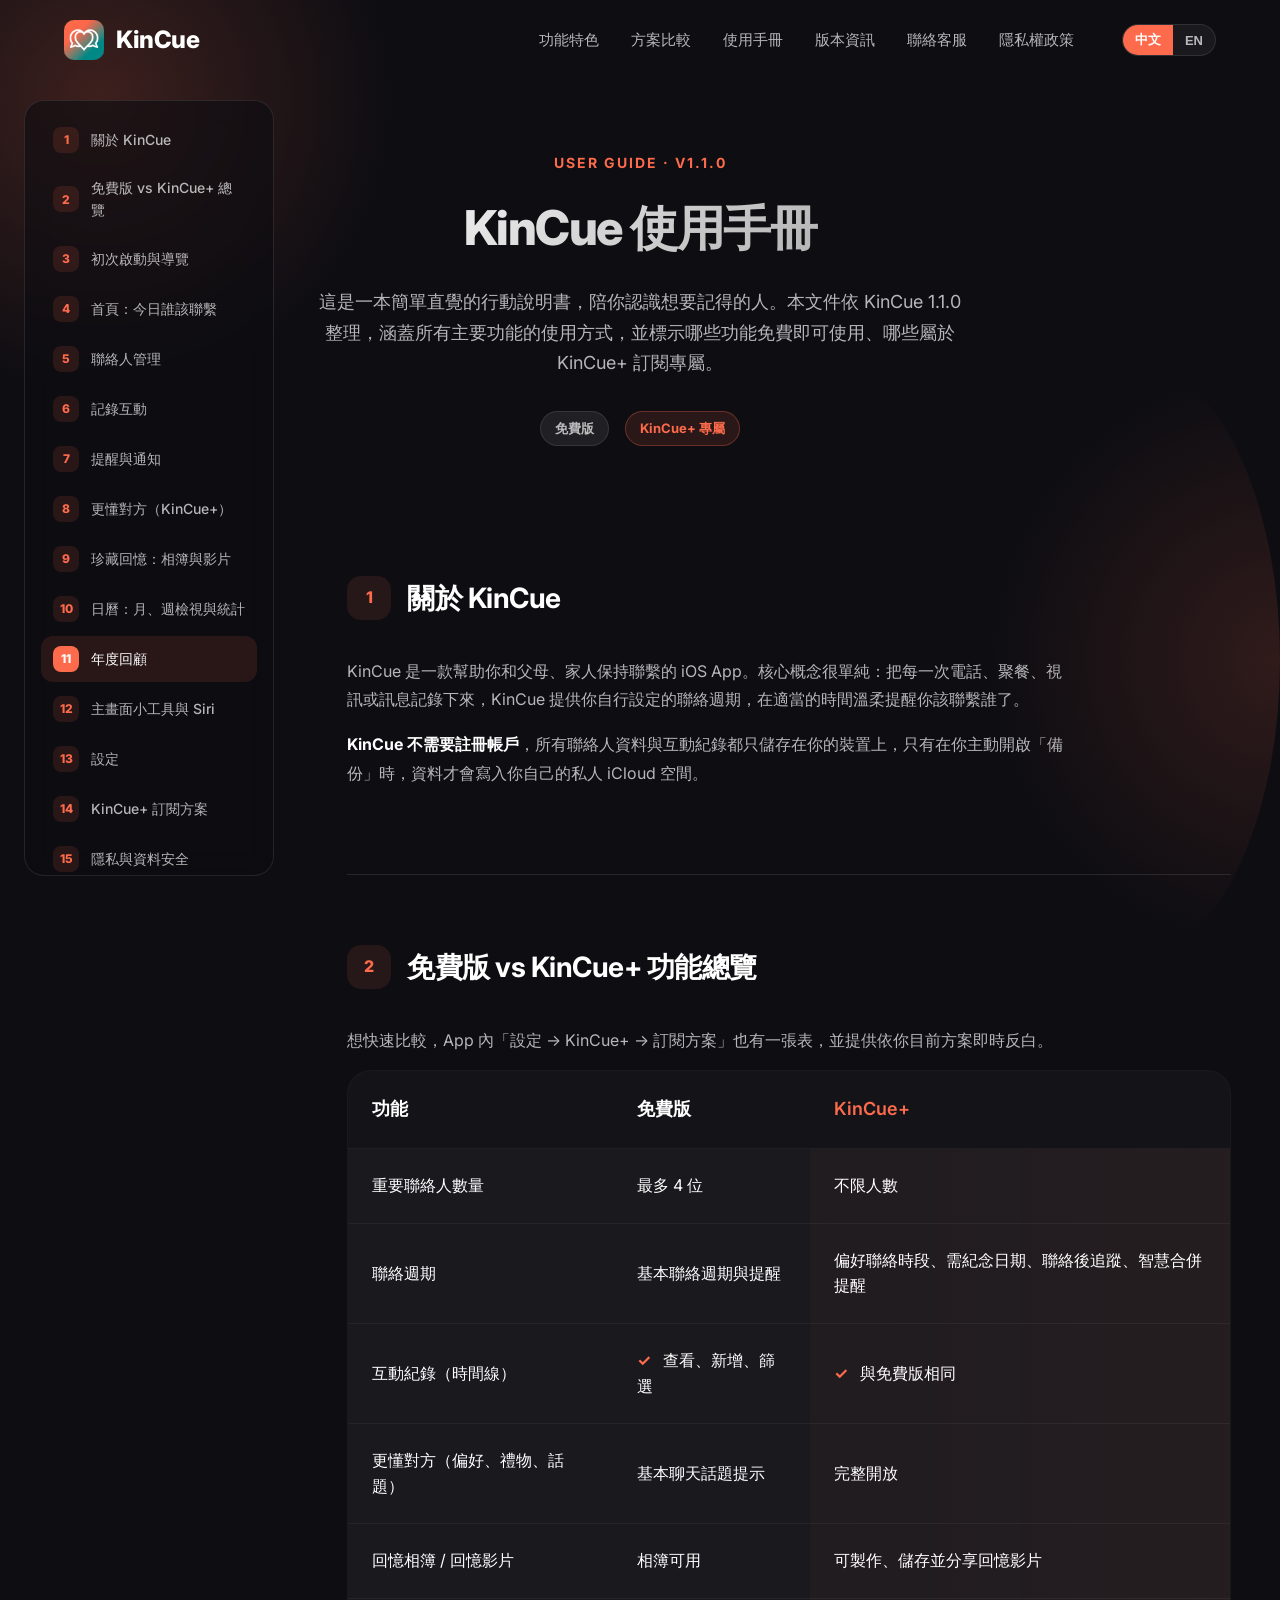
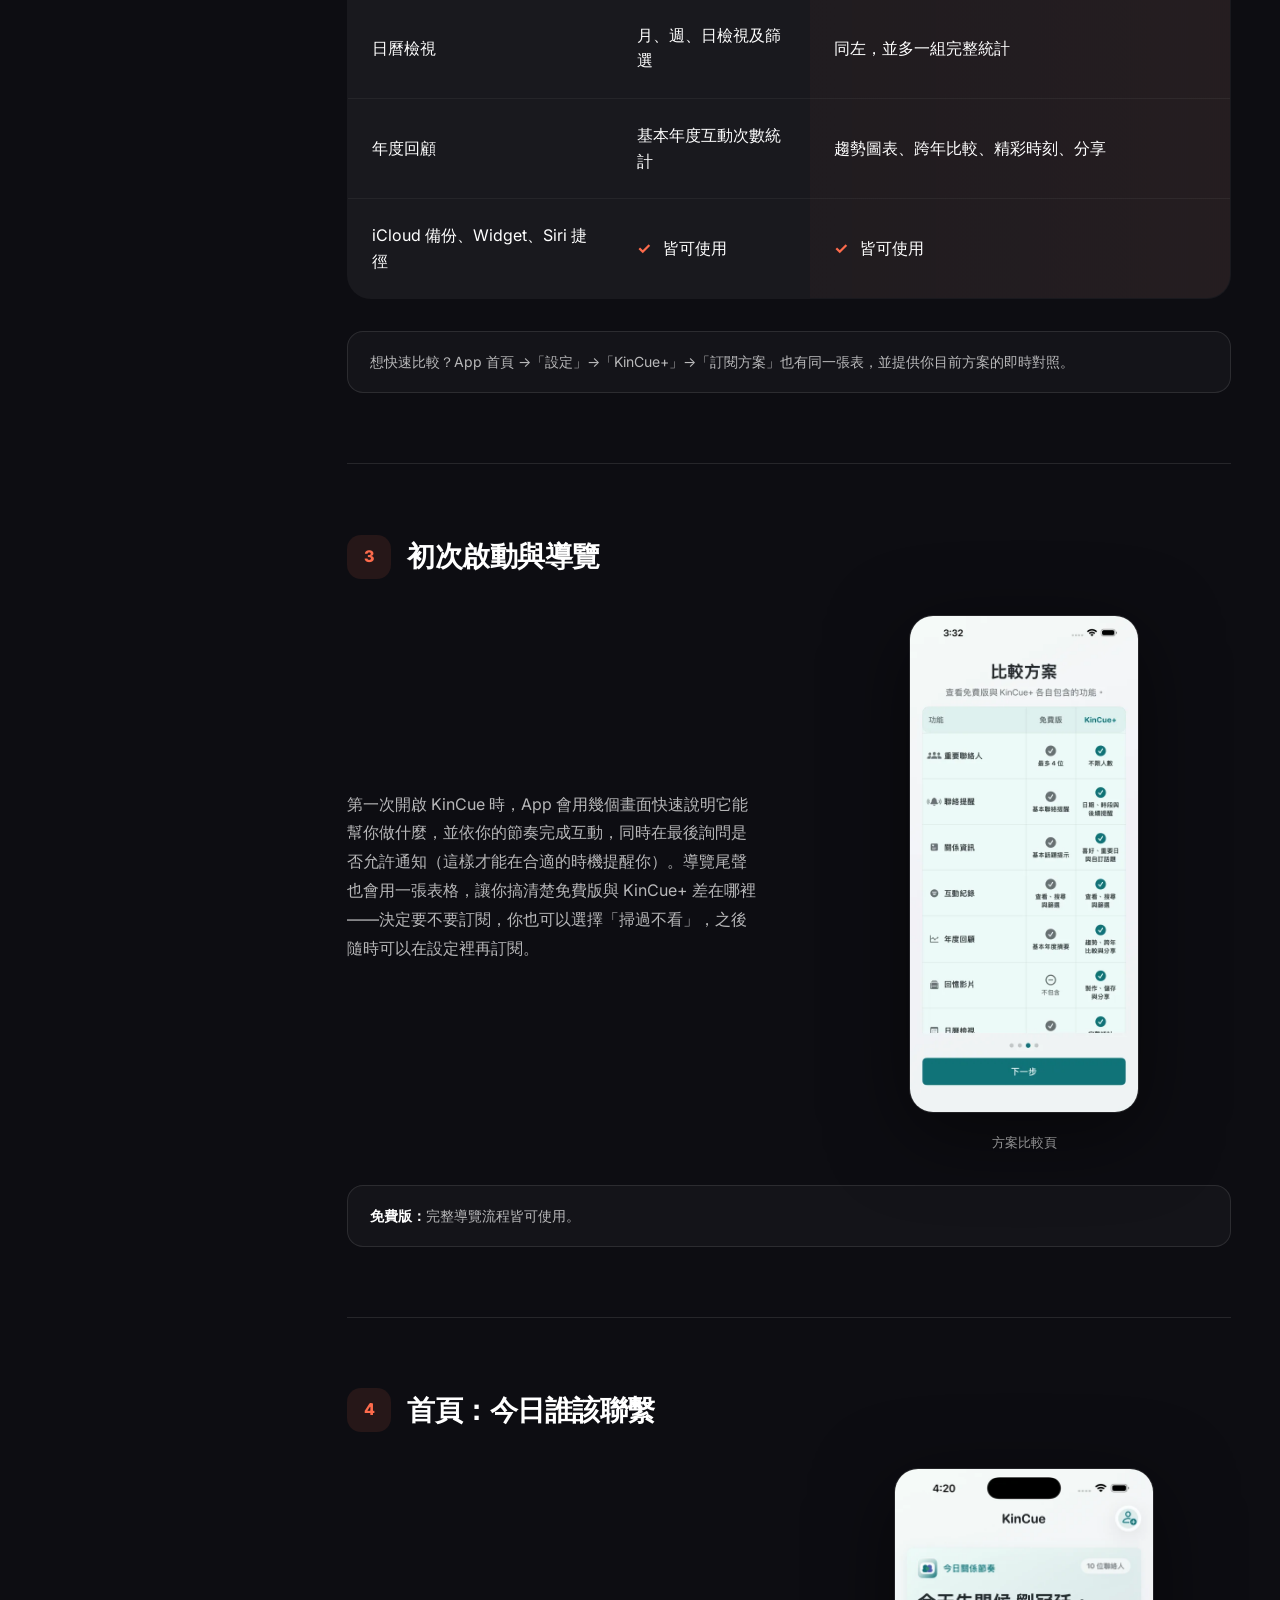
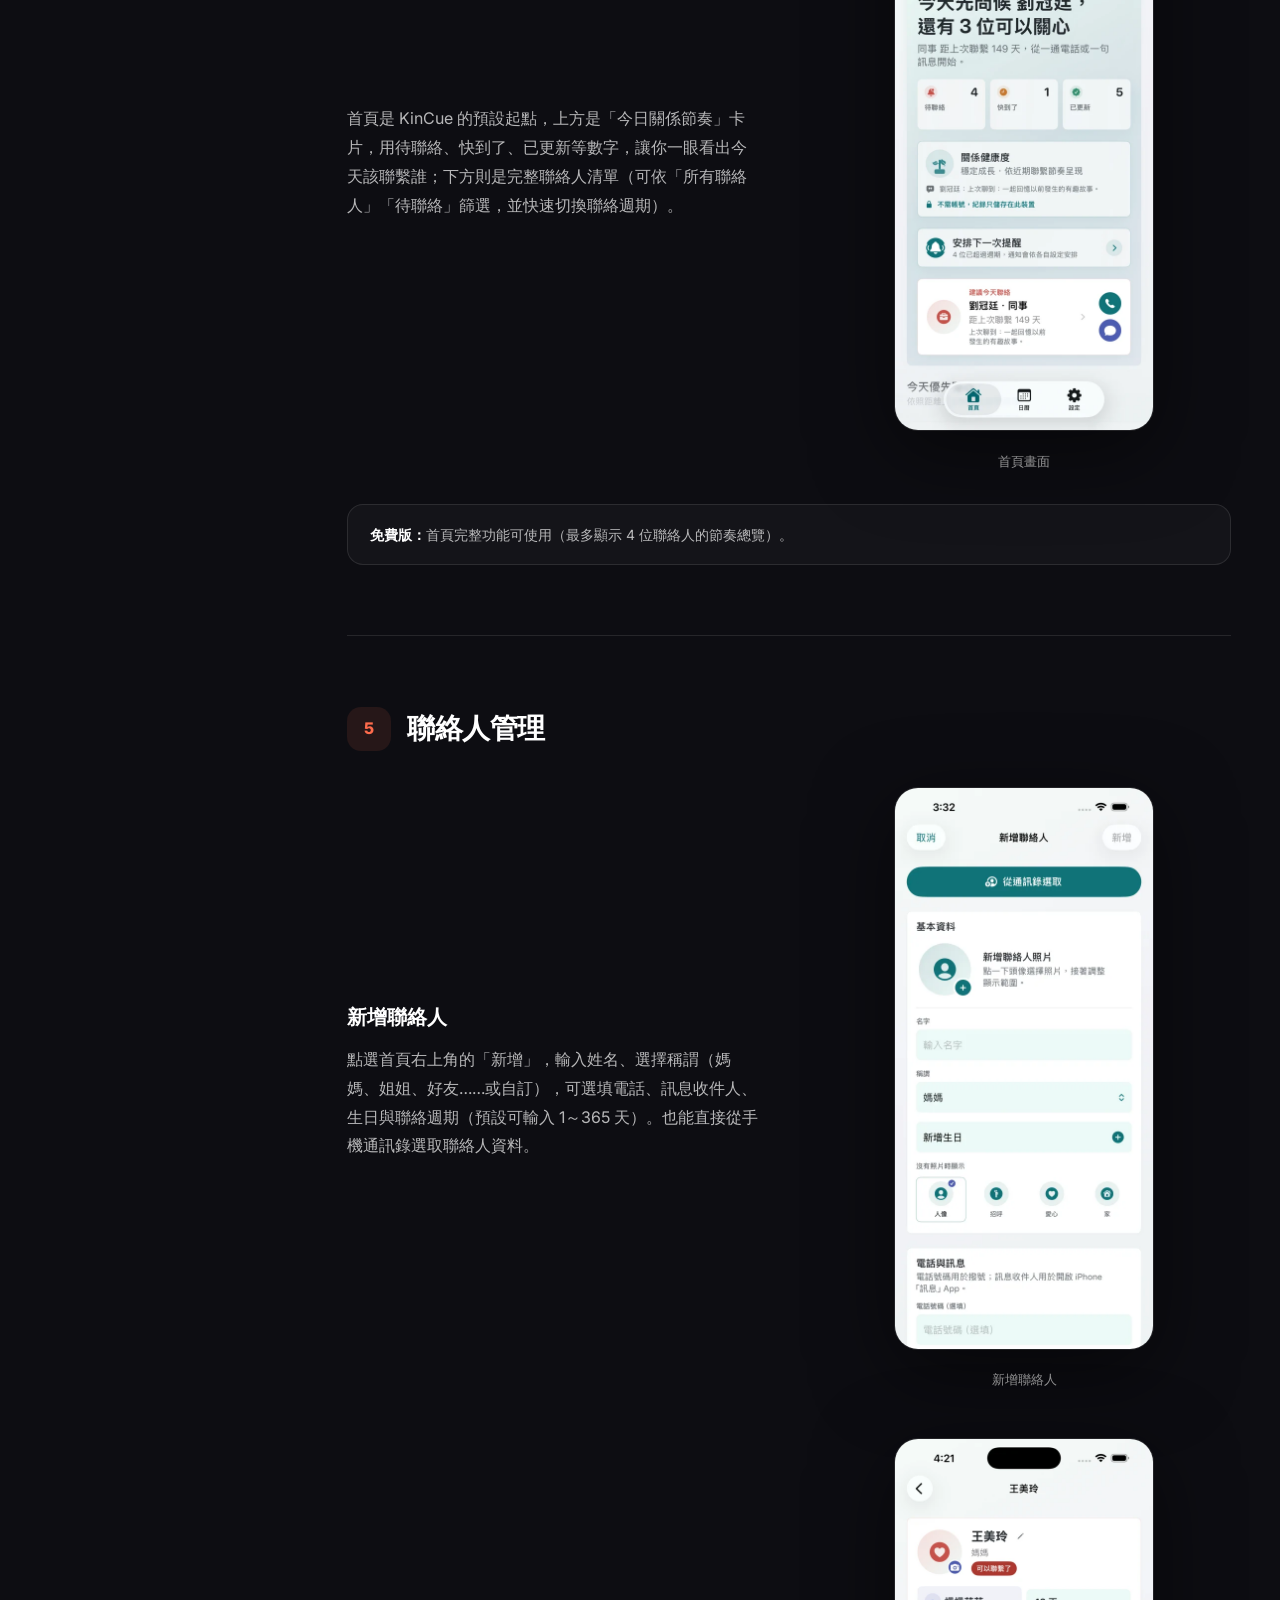
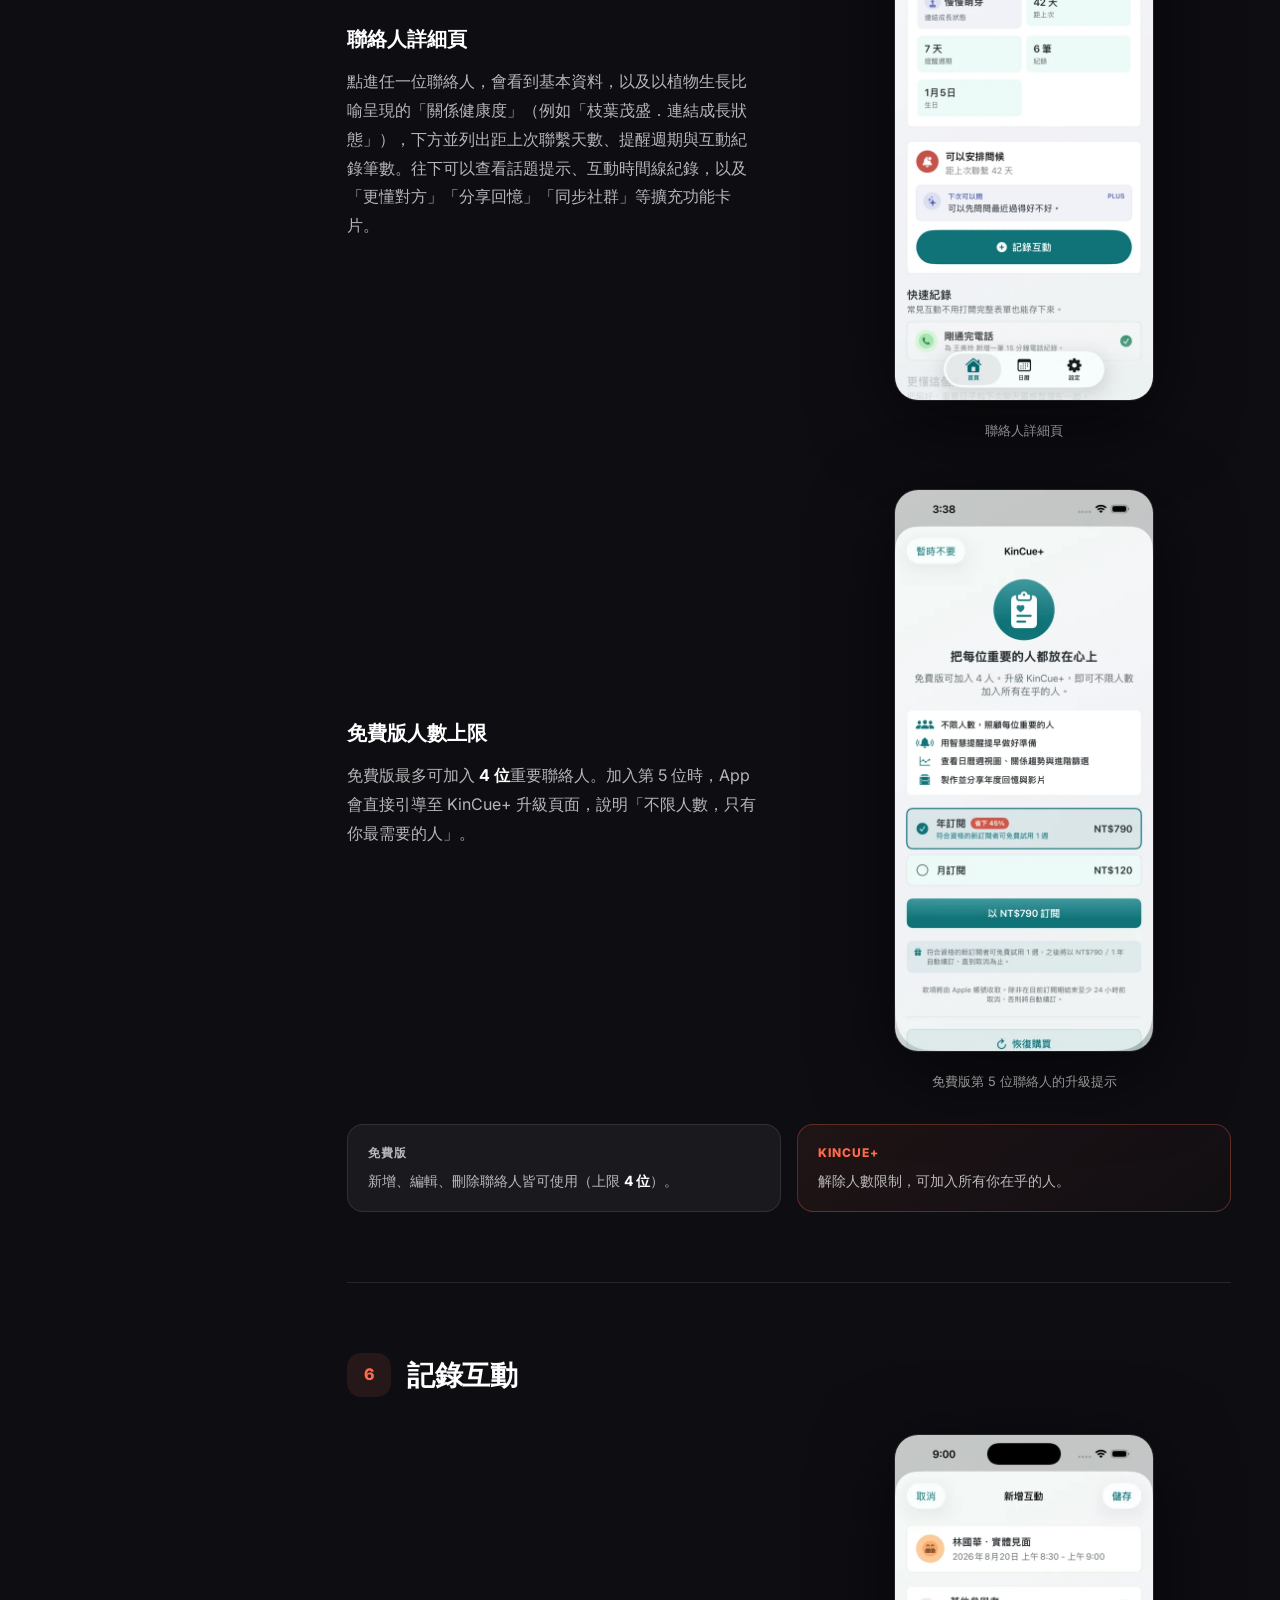
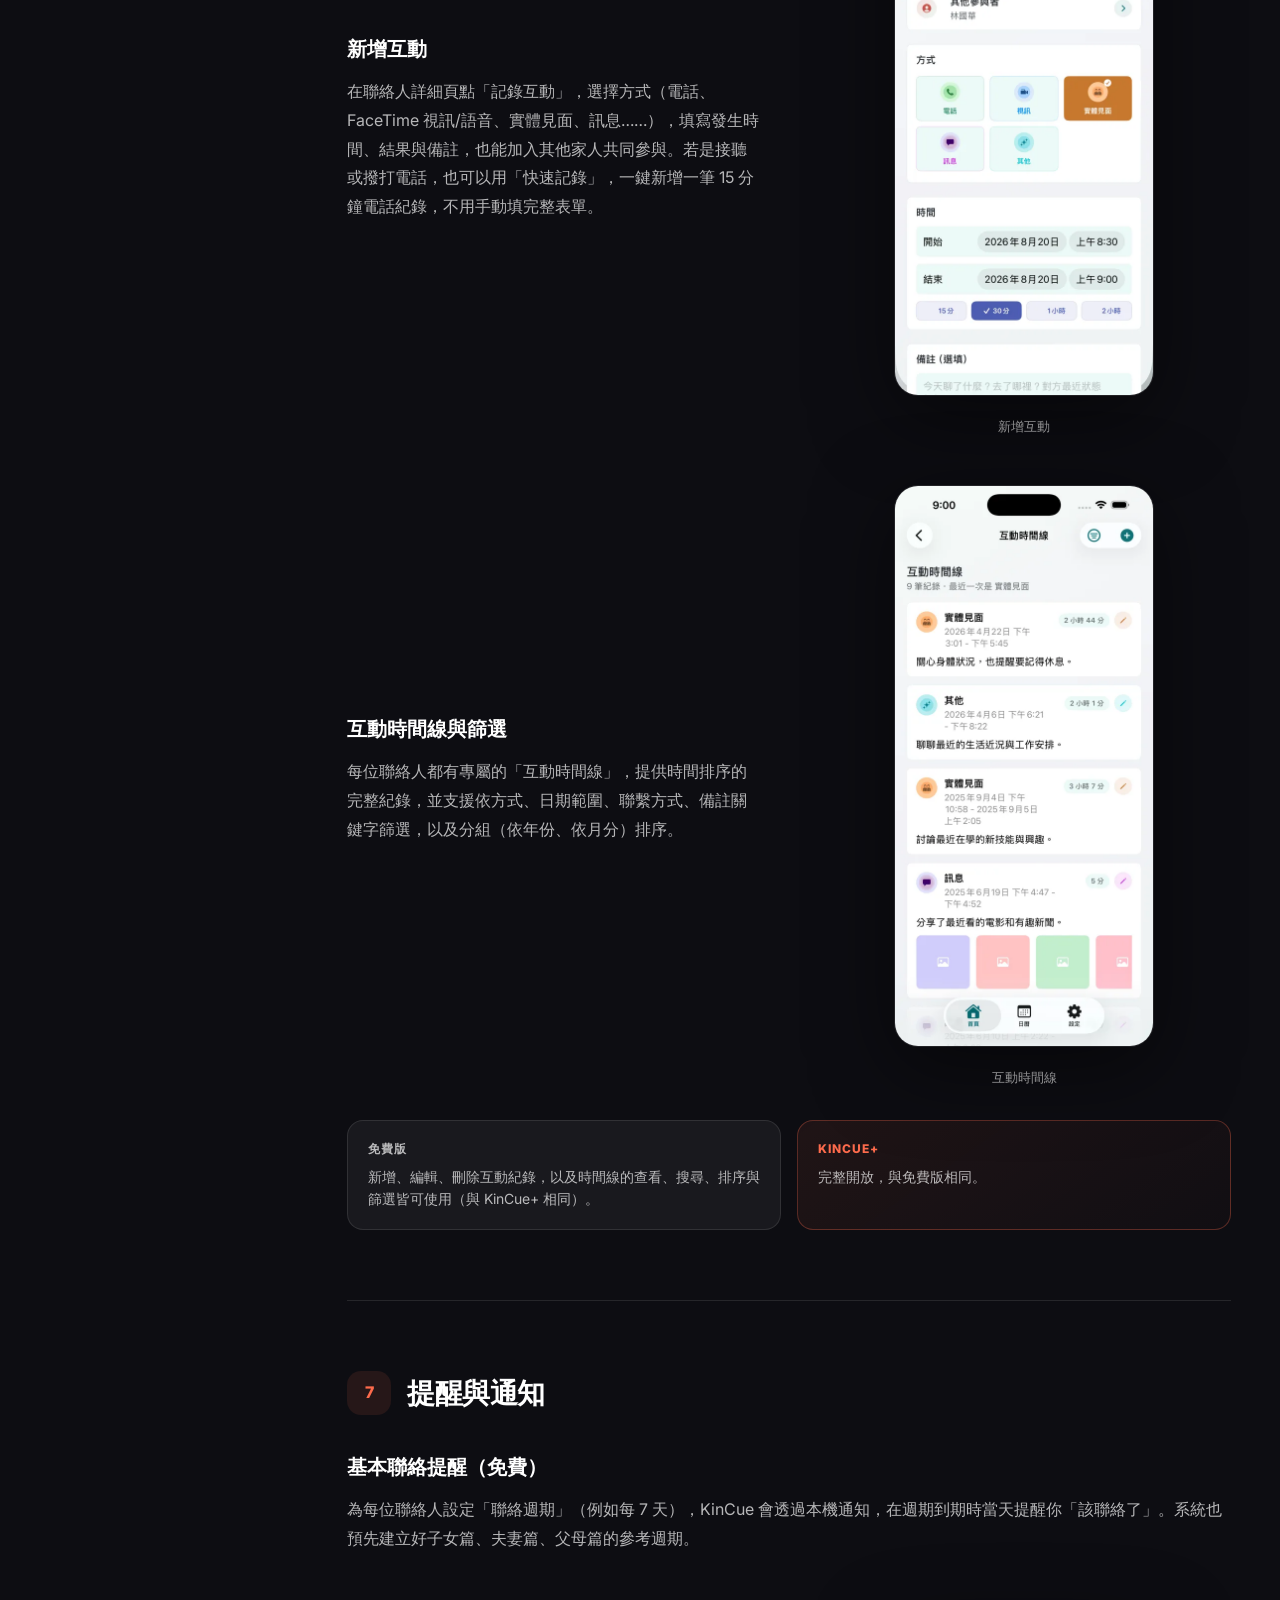
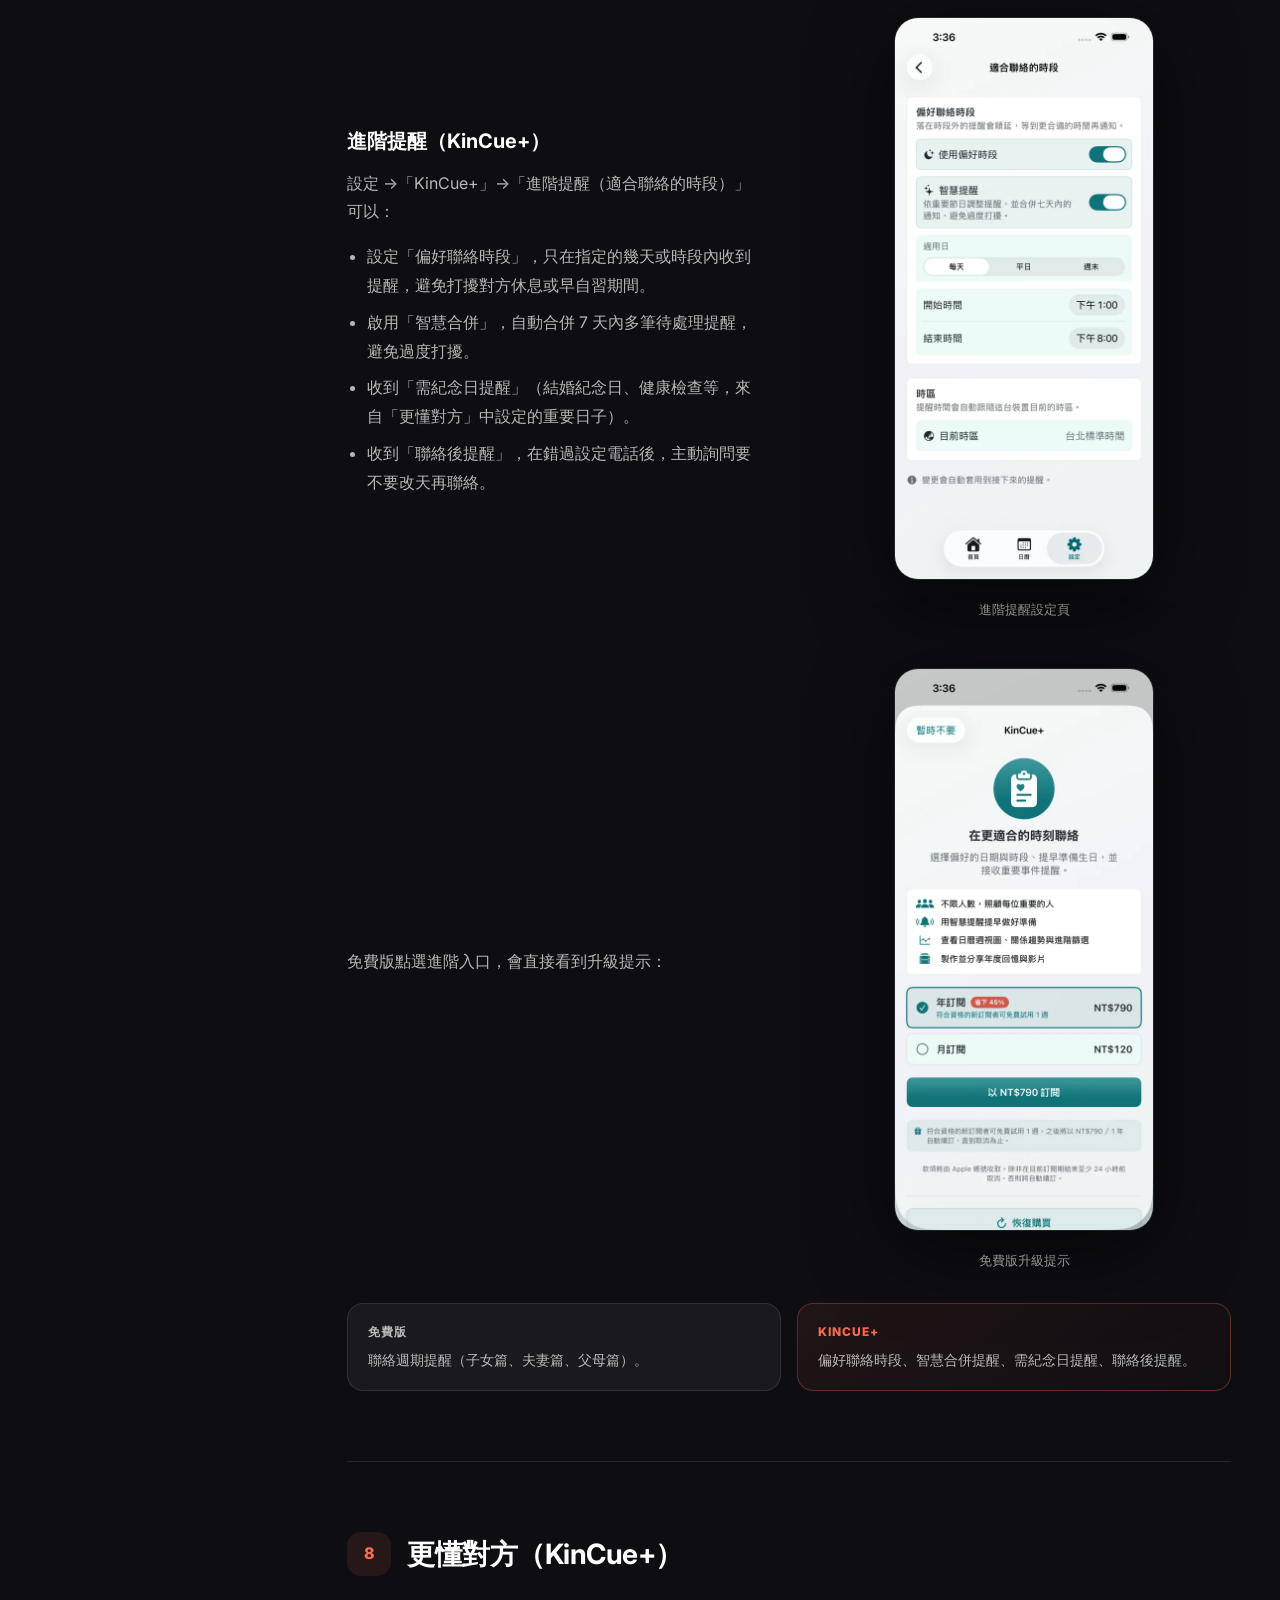
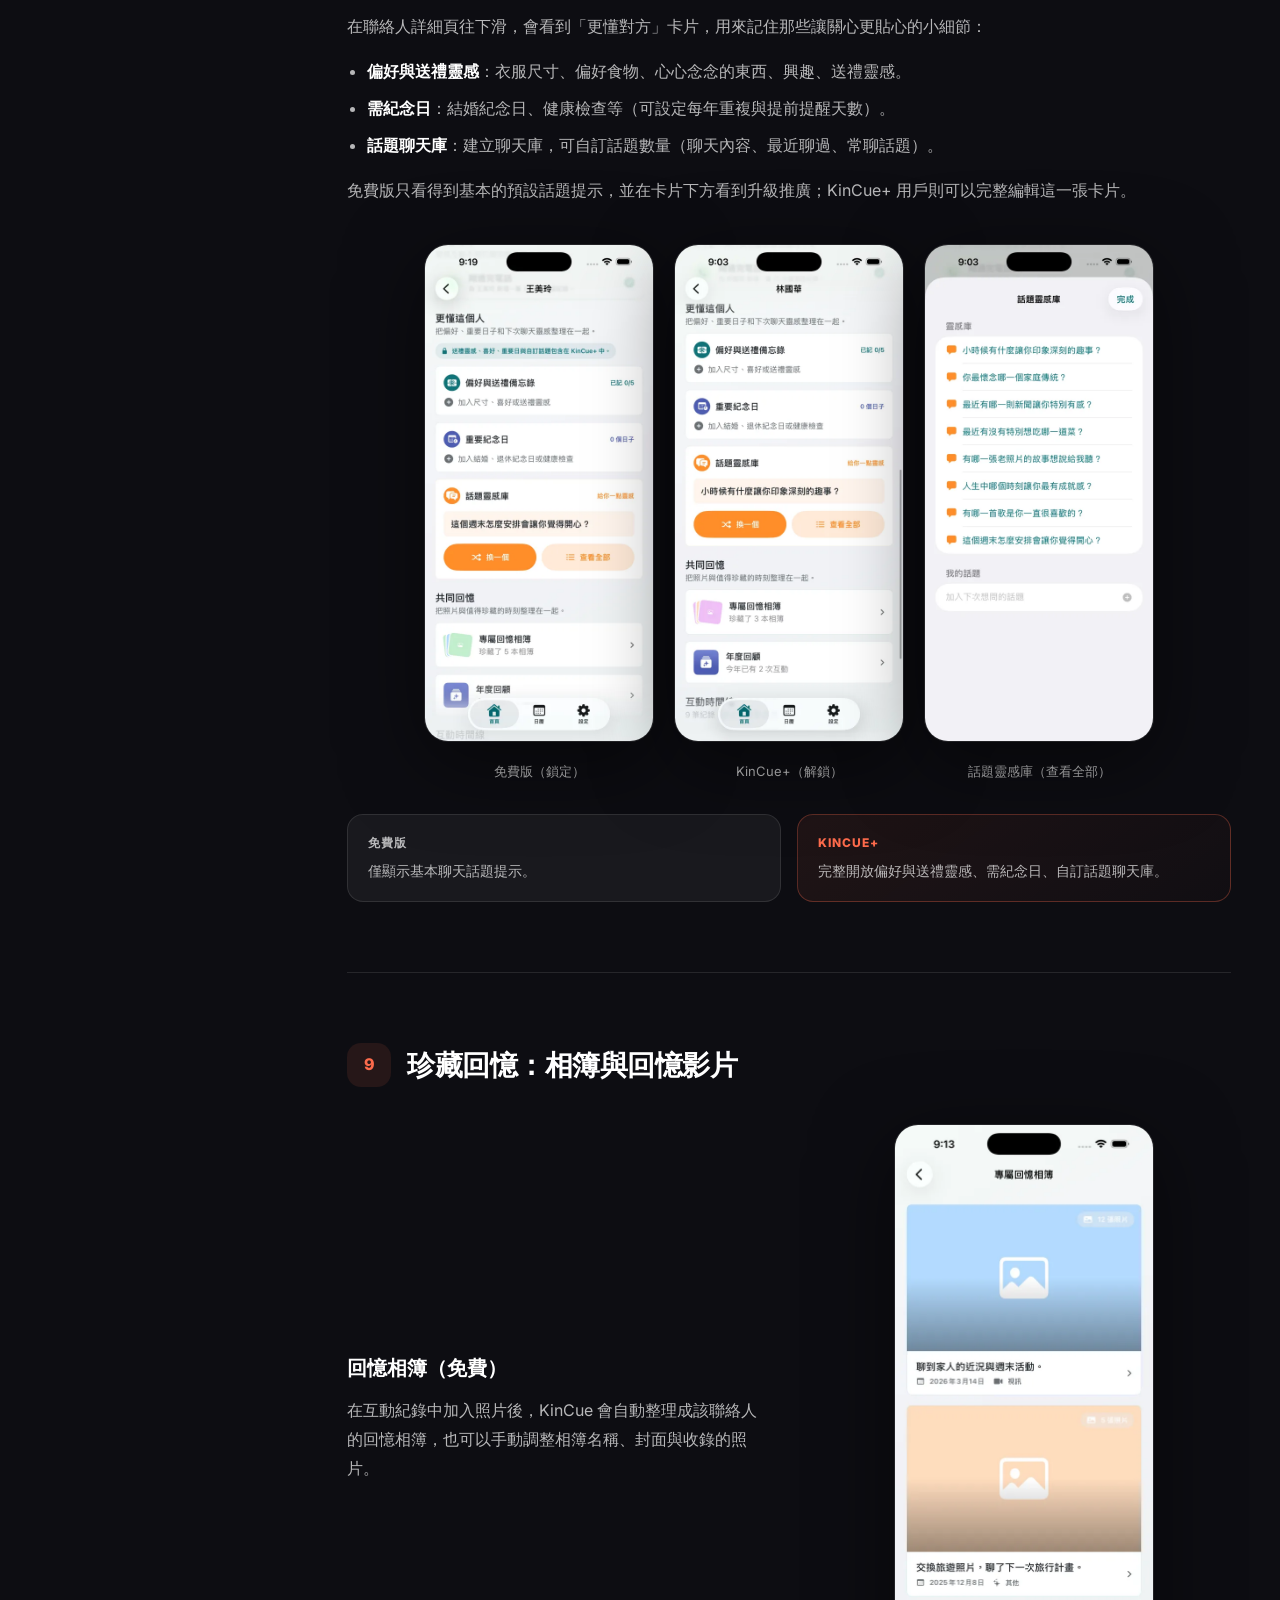
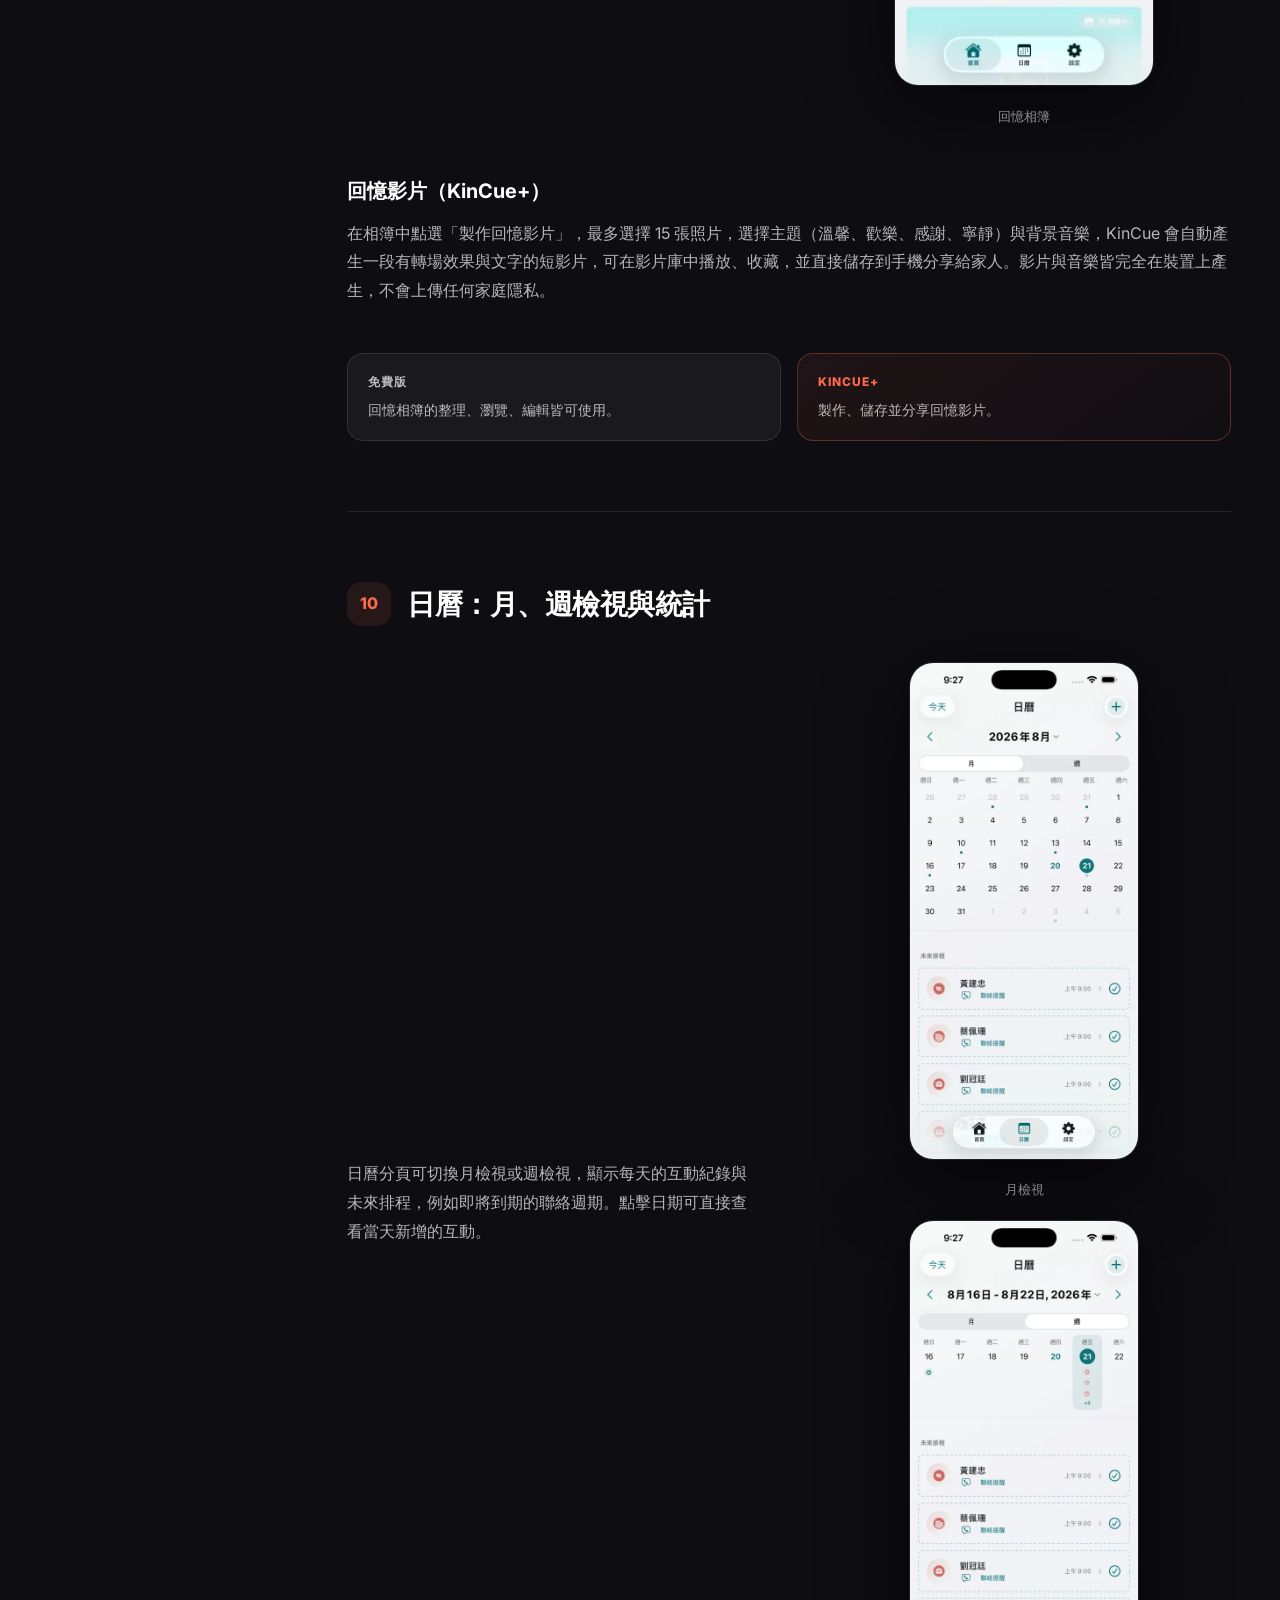
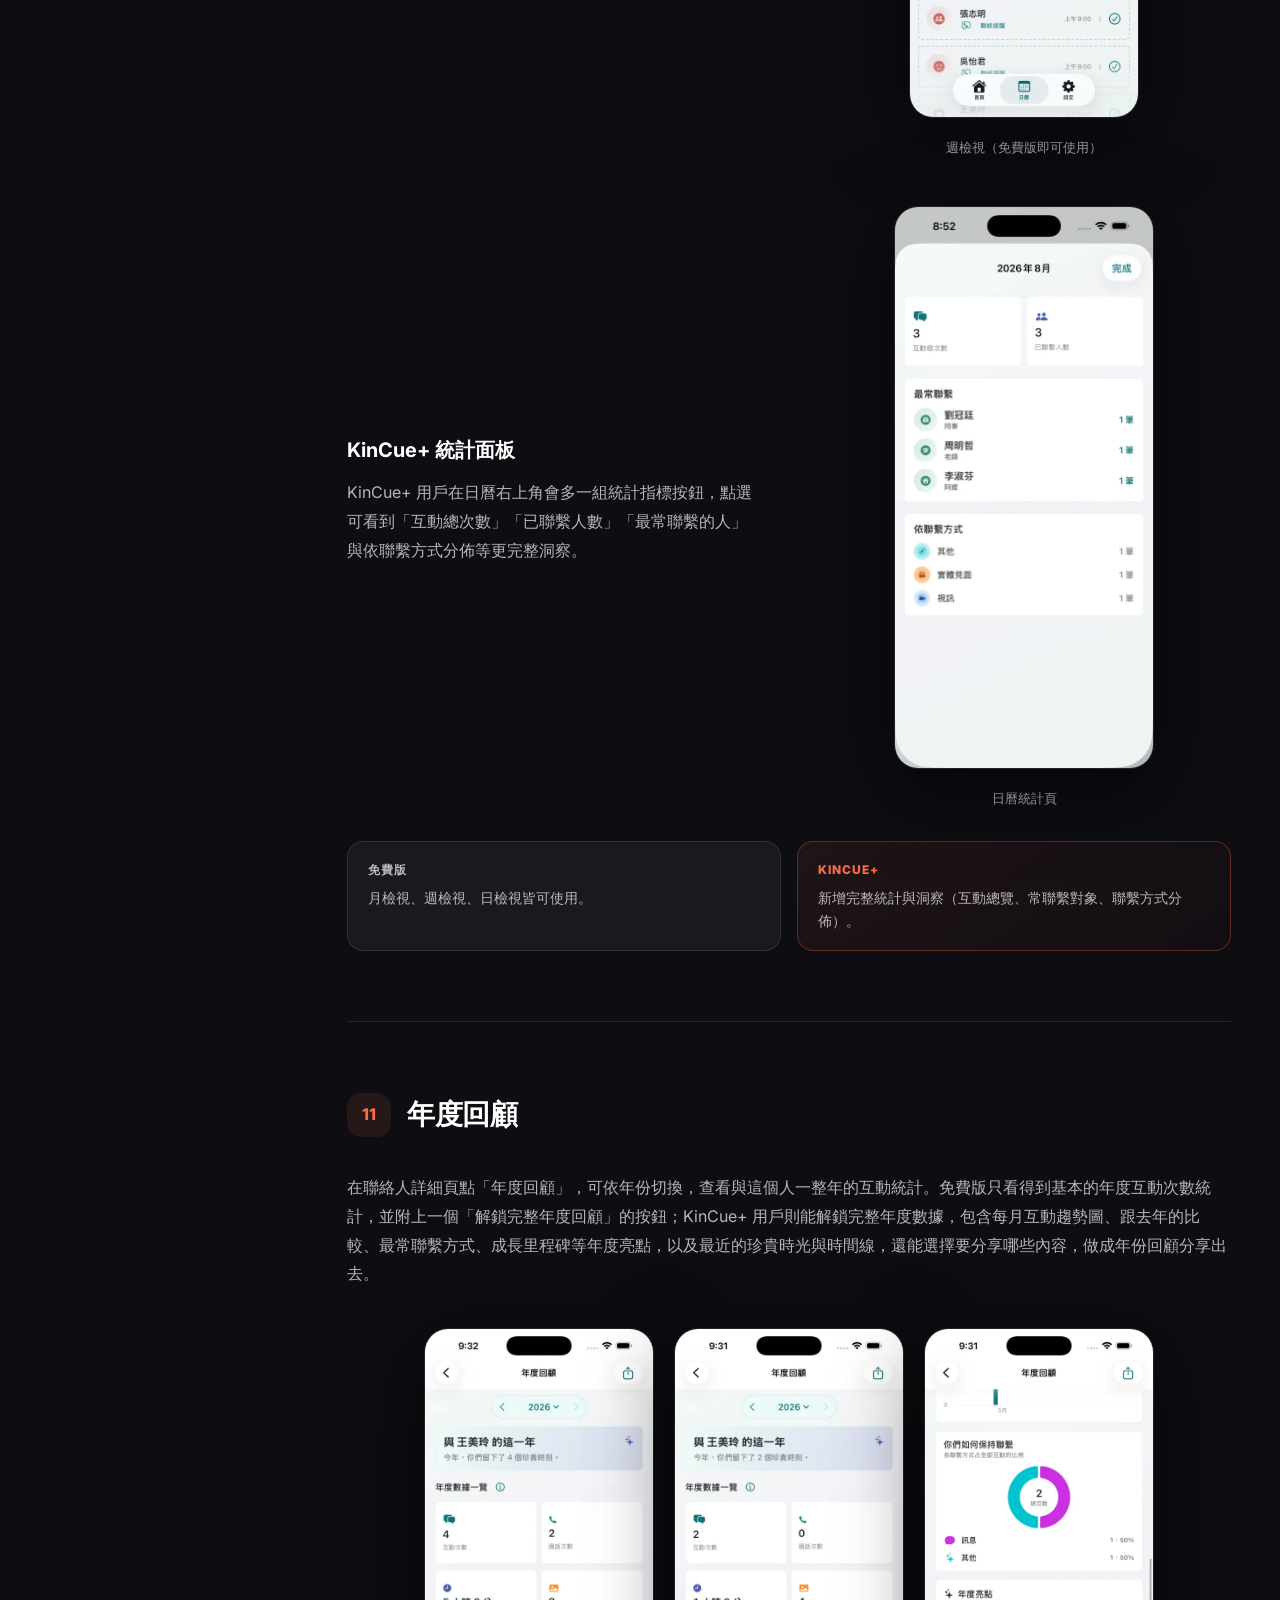
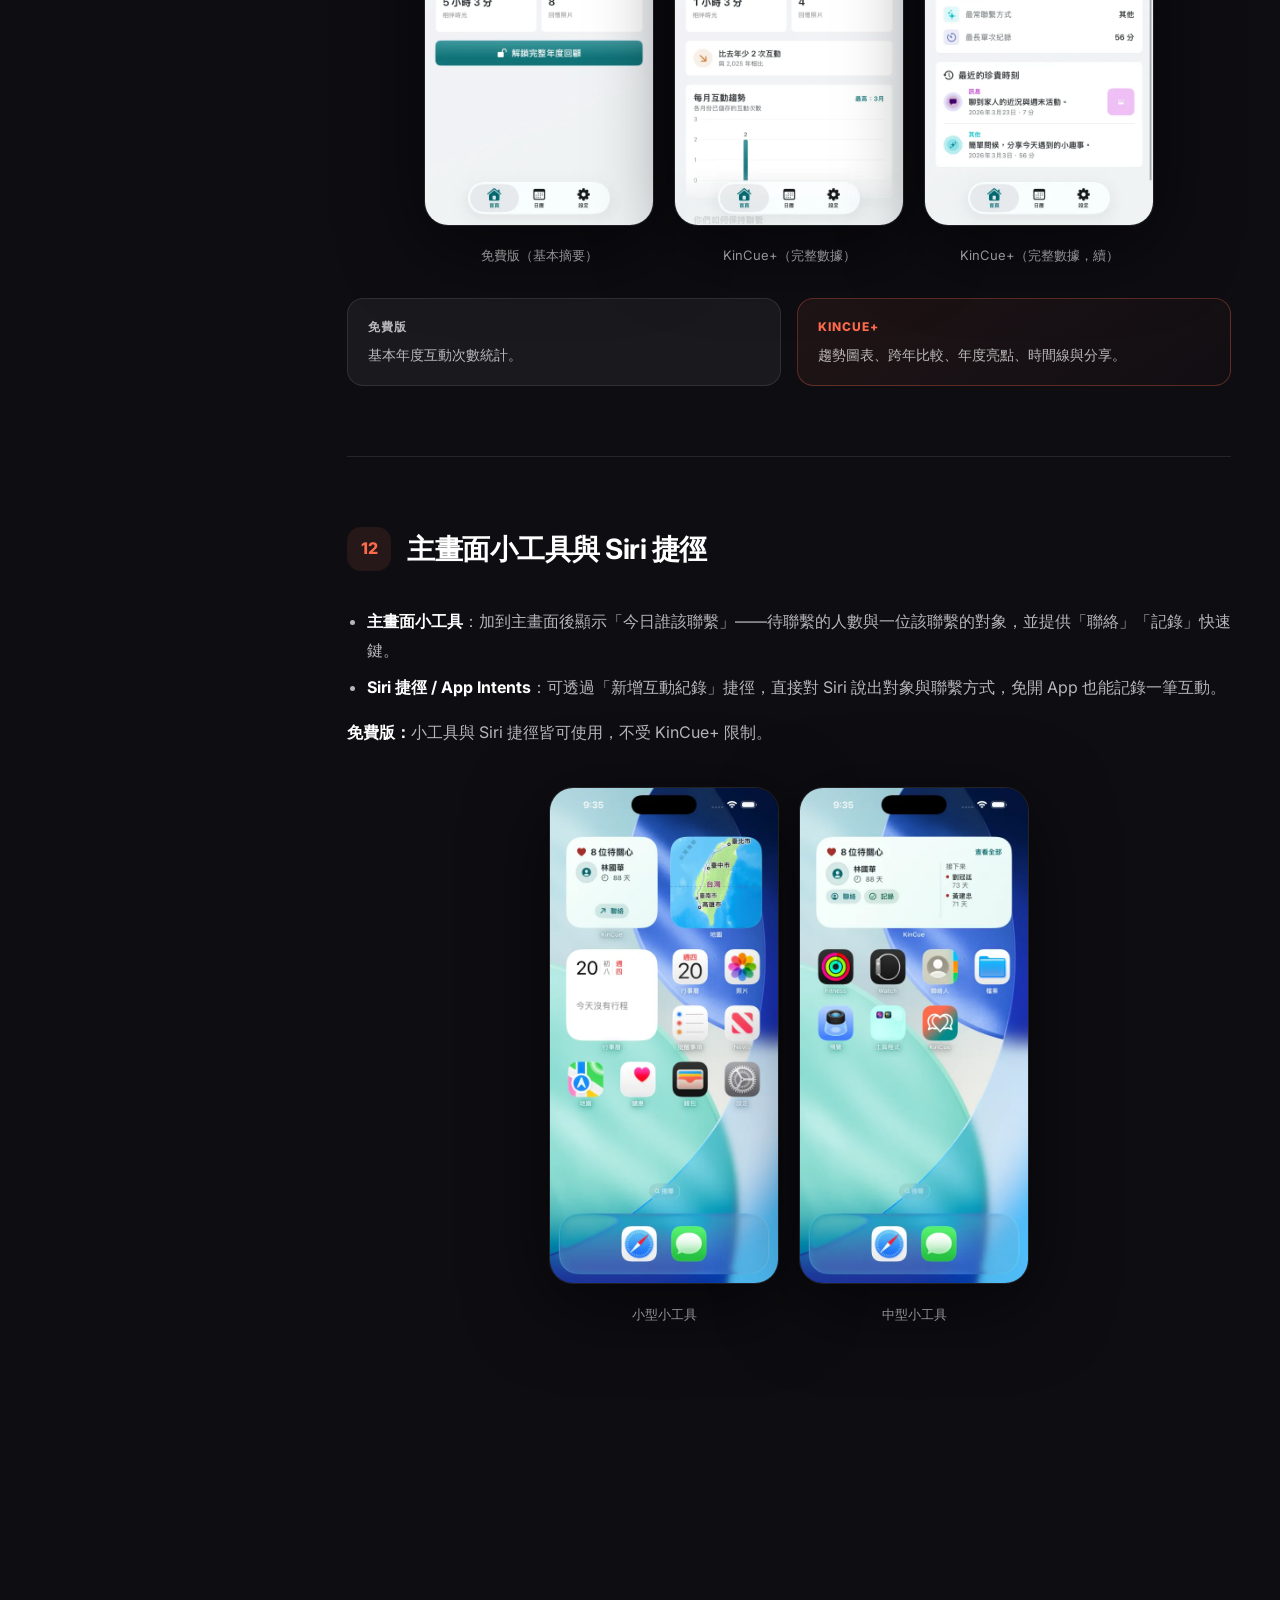
==== commit bc79f3f7: "feat: expand guide with topic library, year-review, and widget screenshots Add topic library, year-r" ====
--- a/guide.html
+++ b/guide.html
@@ -321,6 +321,7 @@
       <div class="guide-media" style="margin-top: 24px;">
         <figure><img src="assets/guide/10-profile-enrichment-locked-free.webp" data-i18n-src="10-profile-enrichment-locked-free" alt="免費版的「更懂對方」鎖定卡片" data-i18n-alt="g-img-10-alt" width="520" height="1130" loading="lazy"><figcaption data-i18n="g-cap-10">免費版（鎖定）</figcaption></figure>
         <figure><img src="assets/guide/11-profile-enrichment-unlocked-plus.webp" data-i18n-src="11-profile-enrichment-unlocked-plus" alt="KinCue+ 解鎖後的「更懂對方」卡片" data-i18n-alt="g-img-11-alt" width="520" height="1130" loading="lazy"><figcaption data-i18n="g-cap-11">KinCue+（解鎖）</figcaption></figure>
+        <figure><img src="assets/guide/11a-topic-library-full.webp" data-i18n-src="11a-topic-library-full" alt="點擊「查看全部」後的話題靈感庫列表" data-i18n-alt="g-img-11a-alt" width="520" height="1130" loading="lazy"><figcaption data-i18n="g-cap-11a">話題靈感庫（查看全部）</figcaption></figure>
       </div>
       <div class="guide-compare">
         <div class="compare-card">
@@ -423,6 +424,7 @@
       <div class="guide-media" style="margin-top: 24px;">
         <figure><img src="assets/guide/13-year-review-current.webp" data-i18n-src="13-year-review-current" alt="免費版基本年度互動摘要" data-i18n-alt="g-img-13-alt" width="520" height="1130" loading="lazy"><figcaption data-i18n="g-cap-13">免費版（基本摘要）</figcaption></figure>
         <figure><img src="assets/guide/14-year-review-historical.webp" data-i18n-src="14-year-review-historical" alt="KinCue+ 完整年度回顧數據" data-i18n-alt="g-img-14-alt" width="520" height="1130" loading="lazy"><figcaption data-i18n="g-cap-14">KinCue+（完整數據）</figcaption></figure>
+        <figure><img src="assets/guide/14a-year-review-historical-full.webp" data-i18n-src="14a-year-review-historical-full" alt="KinCue+ 完整年度回顧數據（下滑）" data-i18n-alt="g-img-14a-alt" width="520" height="1130" loading="lazy"><figcaption data-i18n="g-cap-14a">KinCue+（完整數據，續）</figcaption></figure>
       </div>
       <div class="guide-compare">
         <div class="compare-card">
@@ -450,6 +452,10 @@
           </ul>
           <p><strong data-i18n="g-label-free">免費版：</strong><span data-i18n="g-s13-note">小工具與 Siri 捷徑皆可使用，不受 KinCue+ 限制。</span></p>
         </div>
+      </div>
+      <div class="guide-media" style="margin-top: 24px;">
+        <figure><img src="assets/guide/25-widget-home-small.webp" data-i18n-src="25-widget-home-small" alt="主畫面小型小工具" data-i18n-alt="g-img-25-alt" width="520" height="1130" loading="lazy"><figcaption data-i18n="g-cap-25">小型小工具</figcaption></figure>
+        <figure><img src="assets/guide/26-widget-home-medium.webp" data-i18n-src="26-widget-home-medium" alt="主畫面中型小工具" data-i18n-alt="g-img-26-alt" width="520" height="1130" loading="lazy"><figcaption data-i18n="g-cap-26">中型小工具</figcaption></figure>
       </div>
     </section>
 
